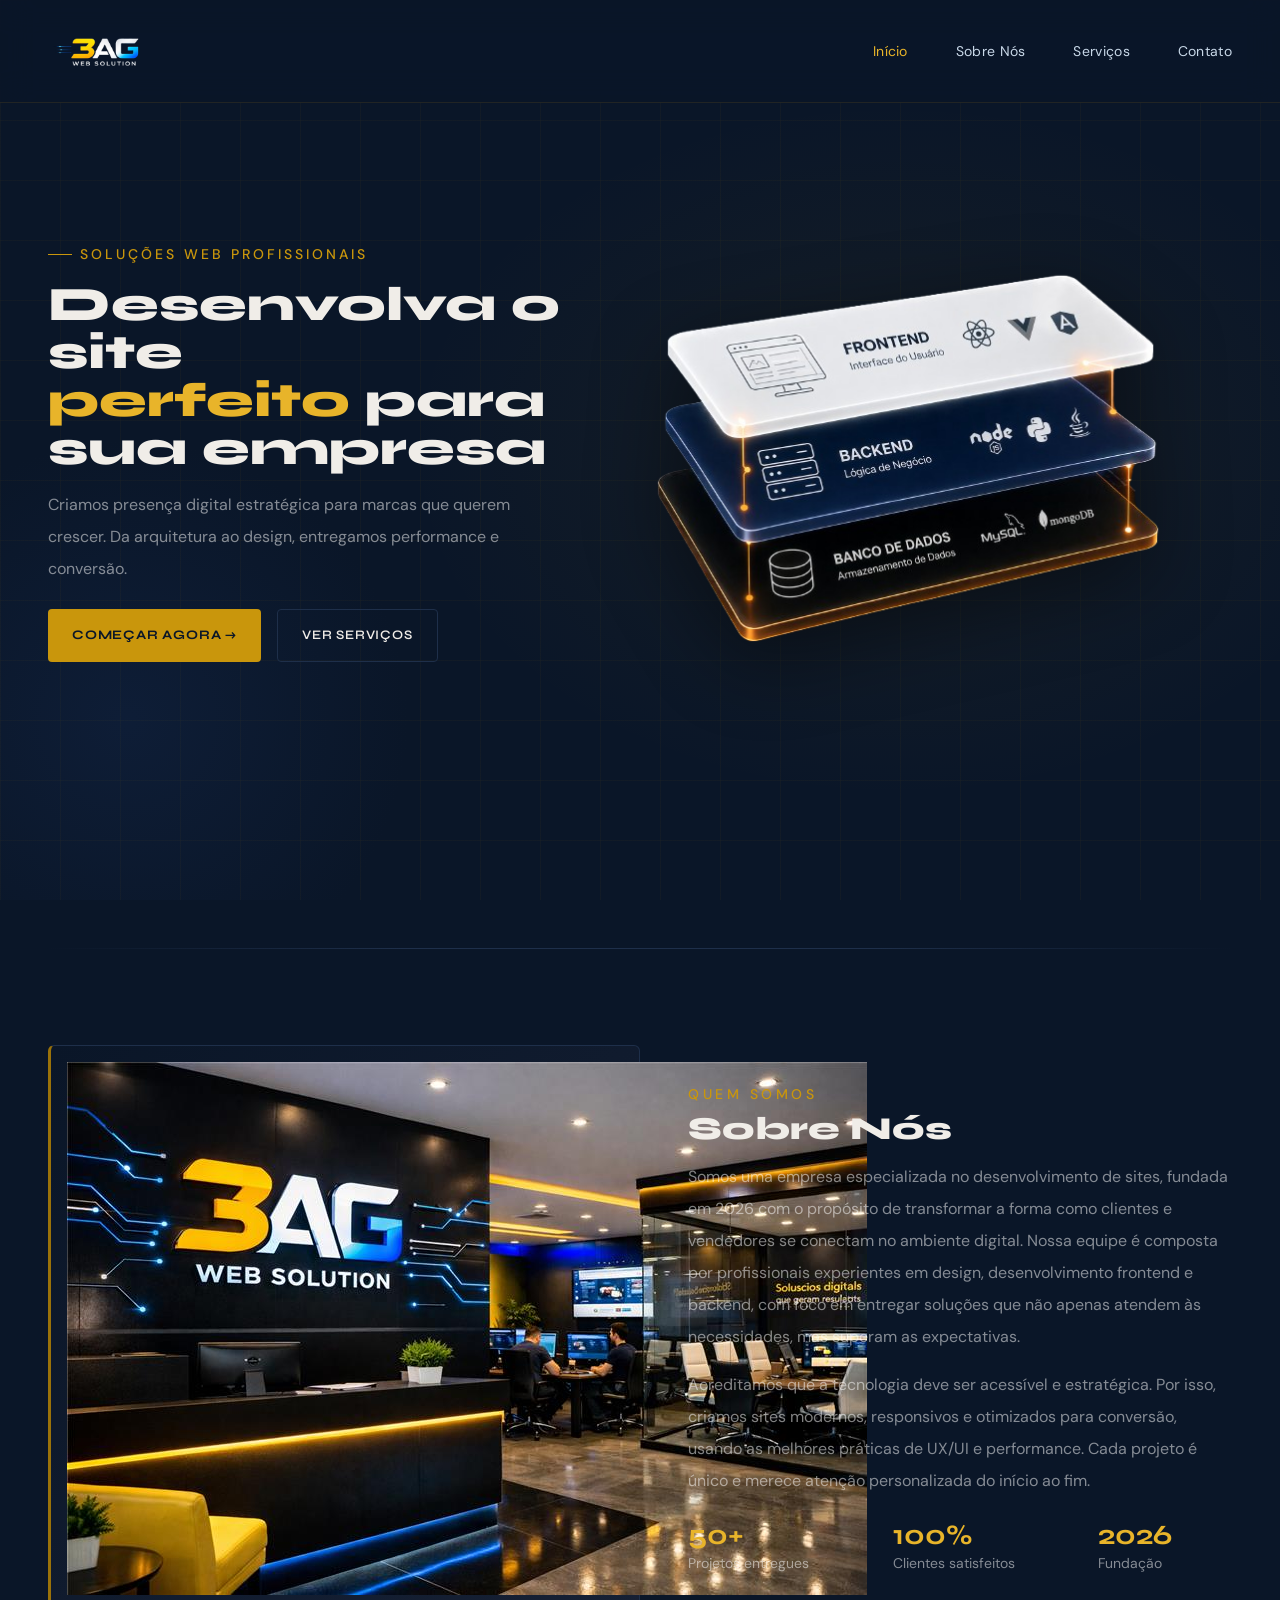
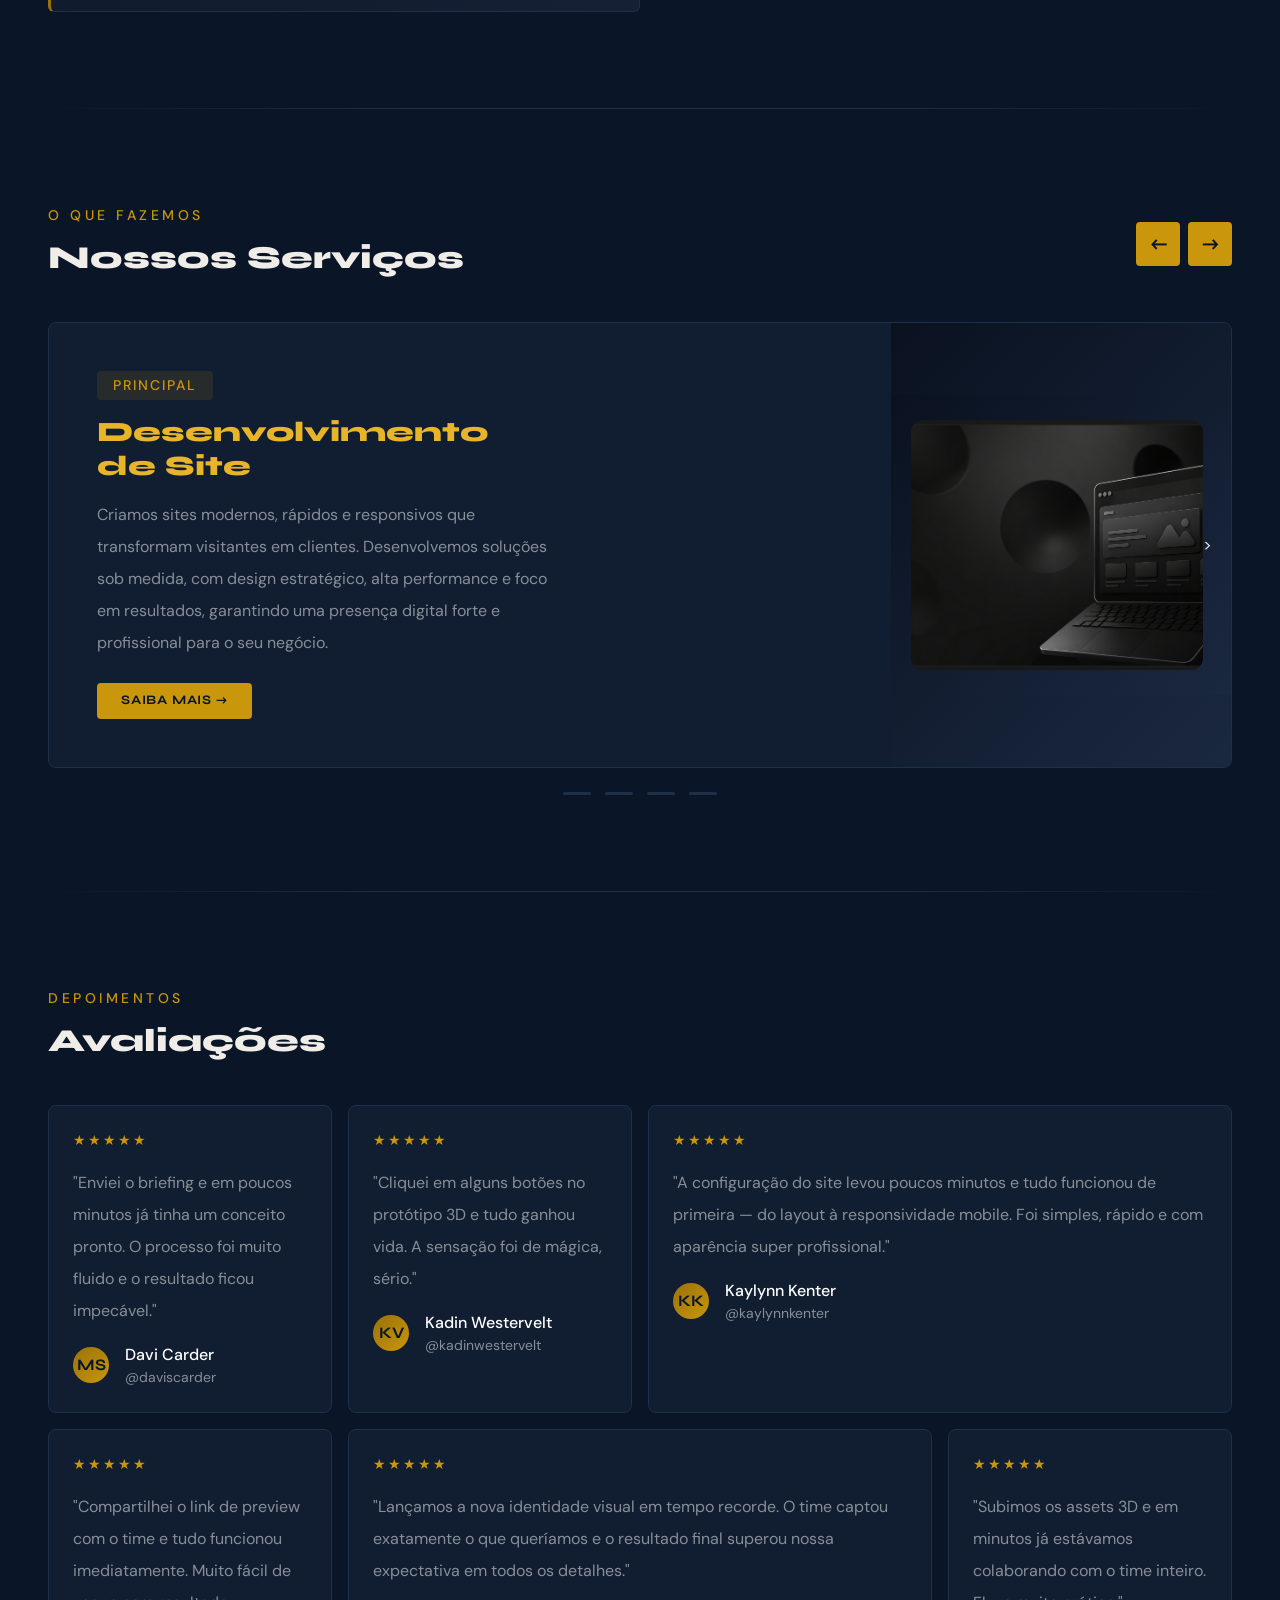
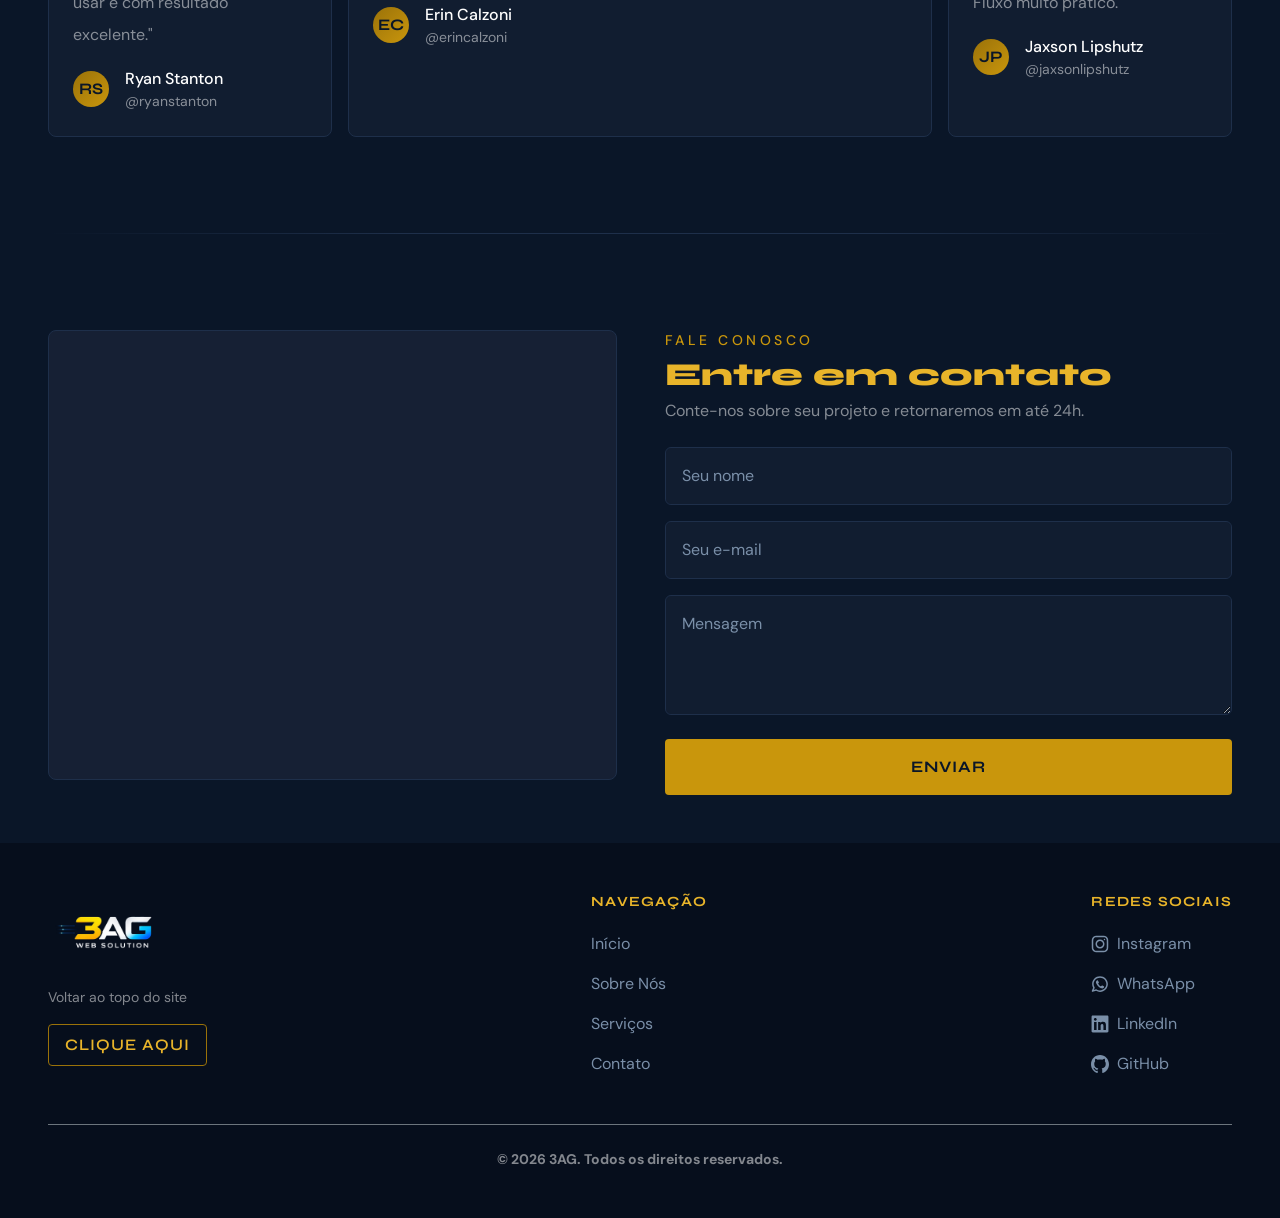
==== index.html @ 6e32f6d0 "Corrige estrutura do site para GitHub Pages" ====
<!DOCTYPE html>
<html lang="pt-BR">

<head>
    <meta charset="UTF-8" />
    <meta name="viewport" content="width=device-width, initial-scale=1.0" />
    <title>3AG Web Soluções</title>
    <link rel="stylesheet" href="https://cdn.jsdelivr.net/npm/bootstrap@5.3.3/dist/css/bootstrap.min.css">
    <link rel="stylesheet" href="css/style.css">
</head>

<body class="overflow-x-hidden">
    <nav class="navbar fixed-top d-flex align-items-center justify-content-between px-4 px-lg-5 py-3">

       <a href="#" class="logo text-decoration-none d-flex align-items-center">
         <img src="img/logo-removebg-preview.png" alt="3AG Web Solution"
        style="height: 70px; width: auto; object-fit: contain;">
</a>
        <ul class="links-navegacao d-flex gap-0 gap-lg-5 list-unstyled mb-0">
            <li><a href="#destaque" class="text-decoration-none">Início</a></li>
            <li><a href="#sobre" class="text-decoration-none">Sobre Nós</a></li>
            <li><a href="#servicos" class="text-decoration-none">Serviços</a></li>
            <li><a href="#contato" class="text-decoration-none">Contato</a></li>
        </ul>
        <button
            class="menu-hamburguer d-flex d-lg-none align-items-center justify-content-center bg-transparent border-0 p-0 text-white"
            id="menu-hamburguer" aria-label="Abrir menu">
            <svg class="icone-menu" viewBox="0 0 24 24" fill="none" xmlns="http://www.w3.org/2000/svg"
                aria-hidden="true">
                <path d="M4 6H20M4 12H20M4 18H20" stroke="currentColor" stroke-width="2" stroke-linecap="round"
                    stroke-linejoin="round" />
            </svg>
            <svg class="icone-fechar" viewBox="0 0 24 24" fill="none" xmlns="http://www.w3.org/2000/svg"
                aria-hidden="true">
                <path d="M18 18L12 12M12 12L6 6M12 12L18 6M12 12L6 18" stroke="currentColor" stroke-width="2"
                    stroke-linecap="round" stroke-linejoin="round" />
            </svg>
        </button>
    </nav>

    <section id="destaque"
        class="d-flex flex-column flex-xl-row align-items-center position-relative overflow-hidden px-3 px-md-5 min-vh-100 pt-5 pt-xl-0">
        <div class="conteudo-destaque position-relative flex-grow-1 mt-5 mt-xl-0"
            style="z-index:2; animation:fadeUp 0.9s ease both;">
            <div class="etiqueta-destaque d-inline-flex align-items-center gap-2 text-uppercase fw-medium mb-3 small">
                Soluções Web Profissionais
            </div>
            <h1 class="titulo-destaque mb-3 display-5 lh-1">
                Desenvolva o site<br />
                <em>perfeito</em> para<br />
                sua empresa
            </h1>
            <p class="text-white-50 mb-4 fs-6 lh-lg" style="max-width: 480px;">
                Criamos presença digital estratégica para marcas que querem crescer.
                Da arquitetura ao design, entregamos performance e conversão.
            </p>
            <div class="d-flex flex-wrap gap-3">
                <a href="#contato"
                    class="btn-dourado text-uppercase border-0 rounded-1 d-inline-flex align-items-center gap-2 text-decoration-none px-4 py-3">
                    Começar agora →
                </a>
                <a href="#servicos"
                    class="btn-contorno text-uppercase rounded-1 d-inline-flex align-items-center gap-2 text-decoration-none px-4 py-3">
                    Ver serviços
                </a>
            </div>
        </div>

        <div class="hero-imagem-container w-100 d-flex justify-content-center align-items-center mt-5 mt-xl-0"
        style="flex: 1 1 auto; max-width: 650px; z-index:2; animation:fadeUp 0.9s 0.2s ease both;">

            <img src="img/tipo.png" 
                alt="Estrutura Frontend Backend Banco de Dados"
                class="hero-imagem-tecnologia img-fluid">

        </div>
    </section>

    <div class="divisor-secao my-5 mx-4 mx-lg-5"></div>

    <section id="sobre"
        class="d-flex flex-column flex-xl-row align-items-center gap-4 gap-xl-5 py-5 px-3 px-md-4 px-lg-5">

            <div class="col-6 d-flex flex-column gap-2">
                <div class="img-escritorio border rounded-2 d-flex align-items-end p-3 w-100"
                    style="height: calc(50% - 0.25rem); min-height: 120px;">
                    <img src="img/imagem.jpg" alt="">
                </div>
            </div>
        </div>

        <div class="revelar flex-grow-1">
            <div class="rotulo-secao text-uppercase fw-medium mb-2 small">Quem somos</div>
            <h2 class="titulo-secao mb-3 fs-2 lh-1">Sobre Nós</h2>
            <p class="text-white-50 mb-0 fs-6 lh-lg">
                Somos uma empresa especializada no desenvolvimento de sites, fundada em 2026 com o propósito de
                transformar a forma como clientes e vendedores se conectam no ambiente digital. Nossa equipe é composta
                por profissionais experientes em design, desenvolvimento frontend e backend, com foco em entregar
                soluções que não apenas atendem às necessidades, mas superam as expectativas.
            </p>
            <p class="text-white-50 mt-3 fs-6 lh-lg">
                Acreditamos que a tecnologia deve ser acessível e estratégica. Por isso, criamos sites modernos,
                responsivos e otimizados para conversão, usando as melhores práticas de UX/UI e performance. Cada
                projeto é único e merece atenção personalizada do início ao fim.
            </p>
            <div class="d-flex flex-wrap justify-content-between gap-4 mt-4">
                <div class="flex-grow-1">
                    <div class="numero-estatistica fs-3 fw-bold lh-1">50+</div>
                    <div class="text-white-50 mt-1 small">Projetos entregues</div>
                </div>
                <div class="flex-grow-1">
                    <div class="numero-estatistica fs-3 fw-bold lh-1">100%</div>
                    <div class="text-white-50 mt-1 small">Clientes satisfeitos</div>
                </div>
                <div class="flex-grow-1">
                    <div class="numero-estatistica fs-3 fw-bold lh-1">2026</div>
                    <div class="text-white-50 mt-1 small">Fundação</div>
                </div>
            </div>
        </div>
    </section>

    <div class="divisor-secao my-5 mx-4 mx-lg-5"></div>

    <section id="servicos" class="py-5 px-3 px-md-4 px-lg-5">
        <div class="d-flex align-items-end justify-content-between revelar gap-3 mb-5">
            <div class="d-flex flex-column align-items-start gap-2">
                <div class="rotulo-secao text-uppercase fw-medium mb-2 small">O que fazemos</div>
                <h2 class="titulo-secao mb-0 fs-2 lh-1">Nossos Serviços</h2>
            </div>
            <div class="d-flex gap-2 pb-2">
                <button class="btn-seta border-0 rounded-1 d-inline-flex align-items-center justify-content-center"
                    data-bs-target="#carrosselServicos" data-bs-slide="prev" aria-label="Serviço anterior">←</button>
                <button class="btn-seta border-0 rounded-1 d-inline-flex align-items-center justify-content-center"
                    data-bs-target="#carrosselServicos" data-bs-slide="next" aria-label="Próximo serviço">→</button>
            </div>
        </div>

        <div id="carrosselServicos" class="carousel slide revelar" data-bs-ride="carousel">
            <div class="carousel-inner overflow-hidden rounded">

                <div class="carousel-item active">
                    <article
                        class="cartao-servico fundo-cartao border rounded-3 overflow-hidden w-100 d-flex flex-column flex-lg-row align-items-stretch">
                        <div class="flex-grow-1 p-4 p-lg-5">
                            <span
                                class="etiqueta-servico text-uppercase rounded-1 px-3 py-1 fw-medium d-inline-block mb-3 small">Principal</span>
                            <h3 class="titulo-servico mb-3 fs-3">Desenvolvimento<br />de Site</h3>
                            <p class="text-white-50 mb-4 fs-6 lh-lg" style="max-width: 460px;">
                                Criamos sites modernos, rápidos e responsivos que transformam visitantes em clientes.
                                Desenvolvemos soluções sob medida, com design estratégico, alta performance e foco em
                                resultados, garantindo uma presença digital forte e profissional para o seu negócio.
                            </p>
                            <a href="#contato"
                                class="btn-dourado text-uppercase border-0 rounded-1 d-inline-flex align-items-center gap-2 text-decoration-none px-4 py-2">Saiba
                                Mais →</a>
                        </div>
                        <div class="visual-servico d-flex align-items-center justify-content-center position-relative overflow-hidden w-100 p-4"
                            style="flex: 0 0 340px; min-height: 300px;">
                            
                        <div class="visual-servico d-flex align-items-center justify-content-center position-relative overflow-hidden w-100 p-4"
                            style="flex: 0 0 340px; min-height: 300px;">

                            <img src="img/serviço.png" alt="" class="imgServico" />
                                >

                        </div>
                        </div>
                    </article>
                </div>

                <div class="carousel-item">
                    <article class="cartao-servico fundo-cartao border rounded-3 overflow-hidden w-100 d-flex flex-column flex-lg-row align-items-stretch">
                        
                        <div class="flex-grow-1 p-4 p-lg-5">
                            <span class="etiqueta-servico text-uppercase rounded-1 px-3 py-1 fw-medium d-inline-block mb-3 small">
                                Performance
                            </span>

                            <h3 class="titulo-servico mb-3 fs-3">SEO e<br />Posicionamento</h3>

                            <p class="text-white-50 mb-4 fs-6 lh-lg" style="max-width: 460px;">
                                Otimizamos seu site para buscadores com estratégias técnicas e conteúdo orientado por intenção de busca.
                                Aumente sua visibilidade, gere tráfego qualificado e conquiste oportunidades.
                            </p>

                            <a href="#contato"
                                class="btn-dourado text-uppercase border-0 rounded-1 d-inline-flex align-items-center gap-2 text-decoration-none px-4 py-2">
                                Saiba Mais →
                            </a>
                        </div>

                        <div class="visual-servico d-flex align-items-center justify-content-center position-relative overflow-hidden w-100 p-4"
                            style="flex: 0 0 340px; min-height: 300px;">

                            <img src="img/serviço.png" alt=""
                                style="width: 100%; height: 250px; object-fit: cover; border-radius: 12px;">

                        </div>

                    </article>
                </div>

               <div class="carousel-item">
                    <article class="cartao-servico fundo-cartao border rounded-3 overflow-hidden w-100 d-flex flex-column flex-lg-row align-items-stretch">

                        <div class="flex-grow-1 p-4 p-lg-5">
                            <span class="etiqueta-servico text-uppercase rounded-1 px-3 py-1 fw-medium d-inline-block mb-3 small">
                                Experiência
                            </span>

                            <h3 class="titulo-servico mb-3 fs-3">Aplicações<br />Mobile First</h3>

                            <p class="text-white-50 mb-4 fs-6 lh-lg" style="max-width: 460px;">
                                Projetamos interfaces focadas na experiência mobile, com navegação fluida, design moderno
                                e carregamento eficiente. Seu público acessa com facilidade e permanece mais tempo no produto.
                            </p>

                            <a href="#contato"
                                class="btn-dourado text-uppercase border-0 rounded-1 d-inline-flex align-items-center gap-2 text-decoration-none px-4 py-2">
                                Saiba Mais →
                            </a>
                        </div>

                        <div class="visual-servico d-flex align-items-center justify-content-center position-relative overflow-hidden w-100 p-4"
                            style="flex: 0 0 340px; min-height: 300px;">

                            <img src="img/serviço.png" alt=""
                                style="width: 100%; height: 250px; object-fit: cover; border-radius: 12px;">

                        </div>

                    </article>
                </div>

                <div class="carousel-item">
                    <article
                        class="cartao-servico fundo-cartao border rounded-3 overflow-hidden w-100 d-flex flex-column flex-lg-row align-items-stretch">
                        <div class="flex-grow-1 p-4 p-lg-5">
                            <span
                                class="etiqueta-servico text-uppercase rounded-1 px-3 py-1 fw-medium d-inline-block mb-3 small">Vendas</span>
                            <h3 class="titulo-servico mb-3 fs-3">Loja Virtual<br />E-commerce</h3>
                            <p class="text-white-50 mb-4 fs-6 lh-lg" style="max-width: 260px;">
                                Construímos lojas online com foco em conversão, catálogo organizado e checkout
                                eficiente.
                                Tenha um e-commerce escalável, seguro e pronto para vender mais com jornada simples.
                            </p>
                            <a href="#contato"
                                class="btn-dourado text-uppercase border-0 rounded-1 d-inline-flex align-items-center gap-2 text-decoration-none px-4 py-2">Saiba
                                Mais →</a>
                        </div>
                        <div class="visual-servico d-flex align-items-center justify-content-center position-relative overflow-hidden w-100 p-4"
                            style="flex: 0 0 340px; min-height: 300px;">

                            <img src="img/serviço.png" alt=""
                                style="width: 100%; height: 250px; object-fit: cover; border-radius: 12px;">

                        </div>
                        </div>
                    </article>
                </div>

            </div>
            <div class="carousel-indicators position-relative m-0 mt-4 d-flex justify-content-center gap-2">
                <button type="button" data-bs-target="#carrosselServicos" data-bs-slide-to="0"
                    class="ponto-carrossel active border-0 p-0"
                    aria-current="true" aria-label="Slide 1"></button>

                <button type="button" data-bs-target="#carrosselServicos" data-bs-slide-to="1"
                    class="ponto-carrossel border-0 p-0"
                    aria-label="Slide 2"></button>

                <button type="button" data-bs-target="#carrosselServicos" data-bs-slide-to="2"
                    class="ponto-carrossel border-0 p-0"
                    aria-label="Slide 3"></button>

                <button type="button" data-bs-target="#carrosselServicos" data-bs-slide-to="3"
                    class="ponto-carrossel border-0 p-0"
                    aria-label="Slide 4"></button>
            </div>
        </div>
    </section>

    <div class="divisor-secao my-5 mx-4 mx-lg-5"></div>

    <section id="avaliacoes" class="py-5 px-3 px-md-4 px-lg-5">
        <div class="d-flex flex-column align-items-start gap-2 revelar mb-5">
            <div class="rotulo-secao text-uppercase fw-medium mb-2 small">Depoimentos</div>
            <h2 class="titulo-secao mb-0 fs-2 lh-1">Avaliações</h2>
        </div>

        <div class="row row-cols-1 row-cols-md-2 row-cols-lg-4 g-3">
            <div class="col">
                <div class="cartao-avaliacao fundo-cartao border rounded-3 revelar p-3 p-lg-4 h-100">
                    <div class="estrelas mb-3 small">★★★★★</div>
                    <p class="text-white-50 mb-3 fs-6 lh-lg">"Enviei o briefing e em poucos minutos já tinha um conceito
                        pronto. O processo foi muito fluido e o resultado ficou impecável."</p>
                    <div class="d-flex align-items-center gap-3">
                        <div
                            class="avatar rounded-circle d-flex align-items-center justify-content-center flex-shrink-0">
                            MS</div>
                        <div>
                            <div class="fw-medium fs-6 text-white">Davi Carder</div>
                            <div class="text-white-50 small">@daviscarder</div>
                        </div>
                    </div>
                </div>
            </div>

            <div class="col">
                <div class="cartao-avaliacao fundo-cartao border rounded-3 revelar p-3 p-lg-4 h-100"
                    style="transition-delay:0.1s">
                    <div class="estrelas mb-3 small">★★★★★</div>
                    <p class="text-white-50 mb-3 fs-6 lh-lg">"Cliquei em alguns botões no protótipo 3D e tudo ganhou
                        vida. A sensação foi de mágica, sério."</p>
                    <div class="d-flex align-items-center gap-3">
                        <div
                            class="avatar rounded-circle d-flex align-items-center justify-content-center flex-shrink-0">
                            KV</div>
                        <div>
                            <div class="fw-medium fs-6 text-white">Kadin Westervelt</div>
                            <div class="text-white-50 small">@kadinwestervelt</div>
                        </div>
                    </div>
                </div>
            </div>

            <div class="col-12 col-lg-6">
                <div class="cartao-avaliacao fundo-cartao border rounded-3 revelar p-3 p-lg-4 h-100"
                    style="transition-delay:0.2s">
                    <div class="estrelas mb-3 small">★★★★★</div>
                    <p class="text-white-50 mb-3 fs-6 lh-lg">"A configuração do site levou poucos minutos e tudo
                        funcionou de primeira — do layout à responsividade mobile. Foi simples, rápido e com aparência
                        super profissional."</p>
                    <div class="d-flex align-items-center gap-3">
                        <div
                            class="avatar rounded-circle d-flex align-items-center justify-content-center flex-shrink-0">
                            KK</div>
                        <div>
                            <div class="fw-medium fs-6 text-white">Kaylynn Kenter</div>
                            <div class="text-white-50 small">@kaylynnkenter</div>
                        </div>
                    </div>
                </div>
            </div>

            <div class="col">
                <div class="cartao-avaliacao fundo-cartao border rounded-3 revelar p-3 p-lg-4 h-100"
                    style="transition-delay:0.15s">
                    <div class="estrelas mb-3 small">★★★★★</div>
                    <p class="text-white-50 mb-3 fs-6 lh-lg">"Compartilhei o link de preview com o time e tudo funcionou
                        imediatamente. Muito fácil de usar e com resultado excelente."</p>
                    <div class="d-flex align-items-center gap-3">
                        <div
                            class="avatar rounded-circle d-flex align-items-center justify-content-center flex-shrink-0">
                            RS</div>
                        <div>
                            <div class="fw-medium fs-6 text-white">Ryan Stanton</div>
                            <div class="text-white-50 small">@ryanstanton</div>
                        </div>
                    </div>
                </div>
            </div>

            <div class="col-12 col-lg-6">
                <div class="cartao-avaliacao fundo-cartao border rounded-3 revelar p-3 p-lg-4 h-100"
                    style="transition-delay:0.25s">
                    <div class="estrelas mb-3 small">★★★★★</div>
                    <p class="text-white-50 mb-3 fs-6 lh-lg">"Lançamos a nova identidade visual em tempo recorde. O time
                        captou exatamente o que queríamos e o resultado final superou nossa expectativa em todos os
                        detalhes."</p>
                    <div class="d-flex align-items-center gap-3">
                        <div
                            class="avatar rounded-circle d-flex align-items-center justify-content-center flex-shrink-0">
                            EC</div>
                        <div>
                            <div class="fw-medium fs-6 text-white">Erin Calzoni</div>
                            <div class="text-white-50 small">@erincalzoni</div>
                        </div>
                    </div>
                </div>
            </div>

            <div class="col">
                <div class="cartao-avaliacao fundo-cartao border rounded-3 revelar p-3 p-lg-4 h-100"
                    style="transition-delay:0.3s">
                    <div class="estrelas mb-3 small">★★★★★</div>
                    <p class="text-white-50 mb-3 fs-6 lh-lg">"Subimos os assets 3D e em minutos já estávamos colaborando
                        com o time inteiro. Fluxo muito prático."</p>
                    <div class="d-flex align-items-center gap-3">
                        <div
                            class="avatar rounded-circle d-flex align-items-center justify-content-center flex-shrink-0">
                            JP</div>
                        <div>
                            <div class="fw-medium fs-6 text-white">Jaxson Lipshutz</div>
                            <div class="text-white-50 small">@jaxsonlipshutz</div>
                        </div>
                    </div>
                </div>
            </div>

        </div>
    </section>

    <div class="divisor-secao my-5 mx-4 mx-lg-5"></div>

    <section id="contato"
        class="d-flex flex-column flex-lg-row align-items-start gap-4 gap-lg-5 py-5 px-3 px-md-4 px-lg-5">
        <div class="border rounded-3 overflow-hidden revelar flex-grow-1 w-100"
            style="min-height: 350px; height: 50vh; background: #162034;">
            <iframe
                src="https://www.google.com/maps/embed?pb=!1m18!1m12!1m3!1d3659.8876577852367!2d-46.43779!3d-23.44167!2m3!1f0!2f0!3f0!3m2!1i1024!2i768!4f13.1!3m3!1m2!1s0x94ce6e1e1e1e1e1d%3A0x1e1e1e1e1e1e1e1e!2sAvenida%20Marechal%20Tito%2C%201500%20-%20S%C3%A3o%20Miguel%20Paulista%2C%20S%C3%A3o%20Paulo%20-%20SP%2C%2008115-100!5e0!3m2!1spt-BR!2sbr!4v1234567890"
                width="100%" height="100%" style="border:0;" allowfullscreen="" loading="lazy"
                referrerpolicy="no-referrer-when-downgrade"></iframe>
        </div>

        <div class="revelar flex-grow-1 w-100">
            <div class="rotulo-secao text-uppercase fw-medium mb-2 small">Fale conosco</div>
            <h2 class="titulo-contato mb-2 fs-2 lh-1">Entre em contato</h2>
            <p class="text-white-50 mb-4 fs-6">Conte-nos sobre seu projeto e retornaremos em até 24h.</p>

            <div class="mb-3">
                <input class="input-formulario form-control fundo-cartao text-black border shadow-none px-3 py-3 w-100"
                    type="text" placeholder="Seu nome" />
            </div>
            <div class="mb-3">
                <input class="input-formulario form-control fundo-cartao text-black border shadow-none px-3 py-3 w-100"
                    type="email" placeholder="Seu e-mail" />
            </div>
            <div class="mb-3">
                <textarea
                    class="input-formulario form-control fundo-cartao text-black border shadow-none px-3 py-3 w-100"
                    placeholder="Mensagem" style="min-height: 120px; resize: vertical;"></textarea>
            </div>
     
        <!-- BOTÃO ENVIAR -->
        <button
            type="button"
            class="btn-enviar text-uppercase border-0 rounded-1 mt-2 w-100 px-4 py-3"
            data-bs-toggle="modal"
            data-bs-target="#contatoModal"
            onclick="janela()">
            ENVIAR
        </button>
    </section>

    <footer class="py-5 px-3 px-md-4 px-lg-5" style="background: #060E1C;">
        <div class="d-flex flex-column flex-lg-row justify-content-between align-items-start gap-4 mb-5">
            <div class="rodape-esquerdo">
                <img src="img/logo-removebg-preview.png" alt="3AG Web Solution"
                style="height: 80px; width: auto; object-fit: contain;" class="mb-3">
                <p class="text-white-50 mb-3 small">Voltar ao topo do site</p>
                <a href="#destaque"
                    class="cta-rodape text-uppercase rounded-1 text-decoration-none d-inline-flex align-items-center justify-content-center gap-2 px-3 py-2">
                    Clique Aqui 
                </a>
            </div>

                <div class="nav-rodape d-flex flex-column gap-3">
                    <div class="titulo-rodape text-uppercase mb-1 small">Navegação</div>
                    <a href="#destaque" class="text-decoration-none">Início</a>
                    <a href="#sobre" class="text-decoration-none">Sobre Nós</a>
                    <a href="#servicos" class="text-decoration-none">Serviços</a>
                    <a href="#contato" class="text-decoration-none">Contato</a>
                </div>

                <div class="nav-rodape d-flex flex-column gap-3">
                    <div class="titulo-rodape text-uppercase mb-1 small">Redes Sociais</div>
                    <a href="https://www.instagram.com" target="_blank" rel="noopener noreferrer"
                        class="d-flex align-items-center gap-2 text-decoration-none">
                        <span class="d-inline-flex align-items-center justify-content-center" style="width: 18px;"
                            aria-hidden="true">
                            <svg class="d-block w-100 h-100" viewBox="0 0 24 24" fill="none"
                                xmlns="http://www.w3.org/2000/svg">
                                <path fill-rule="evenodd" clip-rule="evenodd"
                                    d="M12 18C15.3137 18 18 15.3137 18 12C18 8.68629 15.3137 6 12 6C8.68629 6 6 8.68629 6 12C6 15.3137 8.68629 18 12 18ZM12 16C14.2091 16 16 14.2091 16 12C16 9.79086 14.2091 8 12 8C9.79086 8 8 9.79086 8 12C8 14.2091 9.79086 16 12 16Z"
                                    fill="currentColor" />
                                <path
                                    d="M18 5C17.4477 5 17 5.44772 17 6C17 6.55228 17.4477 7 18 7C18.5523 7 19 6.55228 19 6C19 5.44772 18.5523 5 18 5Z"
                                    fill="currentColor" />
                                <path fill-rule="evenodd" clip-rule="evenodd"
                                    d="M1.65396 4.27606C1 5.55953 1 7.23969 1 10.6V13.4C1 16.7603 1 18.4405 1.65396 19.7239C2.2292 20.8529 3.14708 21.7708 4.27606 22.346C5.55953 23 7.23969 23 10.6 23H13.4C16.7603 23 18.4405 23 19.7239 22.346C20.8529 21.7708 21.7708 20.8529 22.346 19.7239C23 18.4405 23 16.7603 23 13.4V10.6C23 7.23969 23 5.55953 22.346 4.27606C21.7708 3.14708 20.8529 2.2292 19.7239 1.65396C18.4405 1 16.7603 1 13.4 1H10.6C7.23969 1 5.55953 1 4.27606 1.65396C3.14708 2.2292 2.2292 3.14708 1.65396 4.27606ZM13.4 3H10.6C8.88684 3 7.72225 3.00156 6.82208 3.0751C5.94524 3.14674 5.49684 3.27659 5.18404 3.43597C4.43139 3.81947 3.81947 4.43139 3.43597 5.18404C3.27659 5.49684 3.14674 5.94524 3.0751 6.82208C3.00156 7.72225 3 8.88684 3 10.6V13.4C3 15.1132 3.00156 16.2777 3.0751 17.1779C3.14674 18.0548 3.27659 18.5032 3.43597 18.816C3.81947 19.5686 4.43139 20.1805 5.18404 20.564C5.49684 20.7234 5.94524 20.8533 6.82208 20.9249C7.72225 20.9984 8.88684 21 10.6 21H13.4C15.1132 21 16.2777 20.9984 17.1779 20.9249C18.0548 20.8533 18.5032 20.7234 18.816 20.564C19.5686 20.1805 20.1805 19.5686 20.564 18.816C20.7234 18.5032 20.8533 18.0548 20.9249 17.1779C20.9984 16.2777 21 15.1132 21 13.4V10.6C21 8.88684 20.9984 7.72225 20.9249 6.82208C20.8533 5.94524 20.7234 5.49684 20.564 5.18404C20.1805 4.43139 19.5686 3.81947 18.816 3.43597C18.5032 3.27659 18.0548 3.14674 17.1779 3.0751C16.2777 3.00156 15.1132 3 13.4 3Z"
                                    fill="currentColor" />
                            </svg>
                        </span> Instagram
                    </a>
                    <a href="https://www.whatsapp.com" target="_blank" rel="noopener noreferrer"
                        class="d-flex align-items-center gap-2 text-decoration-none">
                        <span class="d-inline-flex align-items-center justify-content-center" style="width: 18px;"
                            aria-hidden="true">
                            <svg class="d-block w-100 h-100" viewBox="0 0 24 24" fill="none"
                                xmlns="http://www.w3.org/2000/svg">
                                <path fill-rule="evenodd" clip-rule="evenodd"
                                    d="M3.50002 12C3.50002 7.30558 7.3056 3.5 12 3.5C16.6944 3.5 20.5 7.30558 20.5 12C20.5 16.6944 16.6944 20.5 12 20.5C10.3278 20.5 8.77127 20.0182 7.45798 19.1861C7.21357 19.0313 6.91408 18.9899 6.63684 19.0726L3.75769 19.9319L4.84173 17.3953C4.96986 17.0955 4.94379 16.7521 4.77187 16.4751C3.9657 15.176 3.50002 13.6439 3.50002 12ZM12 1.5C6.20103 1.5 1.50002 6.20101 1.50002 12C1.50002 13.8381 1.97316 15.5683 2.80465 17.0727L1.08047 21.107C0.928048 21.4637 0.99561 21.8763 1.25382 22.1657C1.51203 22.4552 1.91432 22.5692 2.28599 22.4582L6.78541 21.1155C8.32245 21.9965 10.1037 22.5 12 22.5C17.799 22.5 22.5 17.799 22.5 12C22.5 6.20101 17.799 1.5 12 1.5ZM14.2925 14.1824L12.9783 15.1081C12.3628 14.7575 11.6823 14.2681 10.9997 13.5855C10.2901 12.8759 9.76402 12.1433 9.37612 11.4713L10.2113 10.7624C10.5697 10.4582 10.6678 9.94533 10.447 9.53028L9.38284 7.53028C9.23954 7.26097 8.98116 7.0718 8.68115 7.01654C8.38113 6.96129 8.07231 7.046 7.84247 7.24659L7.52696 7.52195C6.76823 8.18414 6.3195 9.2723 6.69141 10.3741C7.07698 11.5163 7.89983 13.314 9.58552 14.9997C11.3991 16.8133 13.2413 17.5275 14.3186 17.8049C15.1866 18.0283 16.008 17.7288 16.5868 17.2572L17.1783 16.7752C17.4313 16.5691 17.5678 16.2524 17.544 15.9269C17.5201 15.6014 17.3389 15.308 17.0585 15.1409L15.3802 14.1409C15.0412 13.939 14.6152 13.9552 14.2925 14.1824Z"
                                    fill="currentColor" />
                            </svg>
                        </span> WhatsApp
                    </a>
                    <a href="https://www.linkedin.com" target="_blank" rel="noopener noreferrer"
                        class="d-flex align-items-center gap-2 text-decoration-none">
                        <span class="d-inline-flex align-items-center justify-content-center" style="width: 18px;"
                            aria-hidden="true">
                            <svg class="d-block w-100 h-100" viewBox="0 0 32 32" fill="none"
                                xmlns="http://www.w3.org/2000/svg">
                                <path
                                    d="M28.778 1.004h-25.56c-0.008-0-0.017-0-0.027-0-1.199 0-2.172 0.964-2.186 2.159v25.672c0.014 1.196 0.987 2.161 2.186 2.161 0.010 0 0.019-0 0.029-0h25.555c0.008 0 0.018 0 0.028 0 1.2 0 2.175-0.963 2.194-2.159l0-0.002v-25.67c-0.019-1.197-0.994-2.161-2.195-2.161-0.010 0-0.019 0-0.029 0h0.001zM9.9 26.562h-4.454v-14.311h4.454zM7.674 10.293c-1.425 0-2.579-1.155-2.579-2.579s1.155-2.579 2.579-2.579c1.424 0 2.579 1.154 2.579 2.578v0c0 0.001 0 0.002 0 0.004 0 1.423-1.154 2.577-2.577 2.577-0.001 0-0.002 0-0.003 0h0zM26.556 26.562h-4.441v-6.959c0-1.66-0.034-3.795-2.314-3.795-2.316 0-2.669 1.806-2.669 3.673v7.082h-4.441v-14.311h4.266v1.951h0.058c0.828-1.395 2.326-2.315 4.039-2.315 0.061 0 0.121 0.001 0.181 0.003l-0.009-0c4.5 0 5.332 2.962 5.332 6.817v7.855z"
                                    fill="currentColor" />
                            </svg>
                        </span> LinkedIn
                    </a>
                    <a href="https://www.github.com" target="_blank" rel="noopener noreferrer"
                        class="d-flex align-items-center gap-2 text-decoration-none">
                        <span class="d-inline-flex align-items-center justify-content-center" style="width: 18px;"
                            aria-hidden="true">
                            <svg class="d-block w-100 h-100" viewBox="0 0 20 20" fill="none"
                                xmlns="http://www.w3.org/2000/svg">
                                <g fill="none" fill-rule="evenodd">
                                    <g transform="translate(-140.000000, -7559.000000)" fill="currentColor">
                                        <g transform="translate(56.000000, 160.000000)">
                                            <path
                                                d="M94,7399 C99.523,7399 104,7403.59 104,7409.253 C104,7413.782 101.138,7417.624 97.167,7418.981 C96.66,7419.082 96.48,7418.762 96.48,7418.489 C96.48,7418.151 96.492,7417.047 96.492,7415.675 C96.492,7414.719 96.172,7414.095 95.813,7413.777 C98.04,7413.523 100.38,7412.656 100.38,7408.718 C100.38,7407.598 99.992,7406.684 99.35,7405.966 C99.454,7405.707 99.797,7404.664 99.252,7403.252 C99.252,7403.252 98.414,7402.977 96.505,7404.303 C95.706,7404.076 94.85,7403.962 94,7403.958 C93.15,7403.962 92.295,7404.076 91.497,7404.303 C89.586,7402.977 88.746,7403.252 88.746,7403.252 C88.203,7404.664 88.546,7405.707 88.649,7405.966 C88.01,7406.684 87.619,7407.598 87.619,7408.718 C87.619,7412.646 89.954,7413.526 92.175,7413.785 C91.889,7414.041 91.63,7414.493 91.54,7415.156 C90.97,7415.418 89.522,7415.871 88.63,7414.304 C88.63,7414.304 88.101,7413.319 87.097,7413.247 C87.097,7413.247 86.122,7413.234 87.029,7413.87 C87.029,7413.87 87.684,7414.185 88.139,7415.37 C88.139,7415.37 88.726,7417.2 91.508,7416.58 C91.513,7417.437 91.522,7418.245 91.522,7418.489 C91.522,7418.76 91.338,7419.077 90.839,7418.982 C86.865,7417.627 84,7413.783 84,7409.253 C84,7403.59 88.478,7399 94,7399" />
                                        </g>
                                    </g>
                                </g>
                            </svg>
                        </span> GitHub
                    </a>
                </div>
            </div>
        </div>

        <div class="border-top border-secondary d-flex align-items-center justify-content-center pt-4">
            <p class="text-white-50 mb-0 small">
                <strong>© 2026 3AG. Todos os direitos reservados.</strong>
            </p>
        </div>
    </footer>

    <script src="https://cdn.jsdelivr.net/npm/bootstrap@5.3.3/dist/js/bootstrap.bundle.min.js"></script>
    <script src="js/script.js"></script>
</body>

</html>
---- css/style.css ----
@import url('https://fonts.googleapis.com/css2?family=Syne:wght@400;600;700;800&family=DM+Sans:wght@300;400;500&display=swap');

:root {
    --dourado: #C9960C;
    --dourado-claro: #E8B42A;
    --dourado-escuro: #9A7209;
    --marinho: #0A1628;
    --marinho-medio: #0F1F3A;
    --marinho-cartao: #111D30;
    --marinho-borda: #1E2F4A;
    --branco: #F0EDE8;
    --mutado: #7A8FA8;
    --texto: #C8D8E8;
    --bs-border-color: var(--marinho-borda);
}

html {
    scroll-behavior: smooth;
}

body {
    font-family: 'DM Sans', sans-serif;
    background-color: var(--marinho);
    color: var(--branco);
}

iframe {
    width: 100%;
}

.fundo-cartao {
    background-color: var(--marinho-cartao);
}

.texto-dourado {
    color: var(--dourado);
}

.texto-dourado-claro {
    color: var(--dourado-claro);
}

/* ── NAV ── */
nav {
    z-index: 1030;
    background: rgba(10, 22, 40, 0.85);
    backdrop-filter: blur(16px);
    border-bottom: 1px solid rgba(201, 150, 12, 0.12);
}

.marca-logo {
    font-family: 'Syne', sans-serif;
    font-weight: 800;
    font-size: 22px;
    color: var(--dourado-claro);
    letter-spacing: -0.5px;
    line-height: 1;
    border: 2px solid var(--dourado);
}

.sub-logo {
    font-size: 9px;
    font-weight: 500;
    letter-spacing: 2.5px;
    color: var(--mutado);
}

.hero-imagem-container {
    padding: 20px;
}

.hero-imagem-tecnologia {
    width: 100%;
    max-width: 620px;
    height: auto;
    object-fit: contain;
    filter: drop-shadow(0 20px 40px rgba(0, 0, 0, 0.45));
    transition: transform 0.4s ease;
}

.hero-imagem-tecnologia:hover {
    transform: translateY(-8px) scale(1.02);
}

/* RESPONSIVO */
@media (max-width: 991px) {
    .hero-imagem-tecnologia {
        max-width: 500px;
    }
}

@media (max-width: 768px) {
    .hero-imagem-tecnologia {
        max-width: 100%;
    }
}

.links-navegacao a {
    color: var(--texto);
    font-size: 14px;
    letter-spacing: 0.3px;
    transition: color 0.2s;
    position: relative;
}

.links-navegacao a::after {
    content: '';
    position: absolute;
    bottom: -3px;
    left: 0;
    right: 0;
    height: 1px;
    background: var(--dourado);
    transform: scaleX(0);
    transition: transform 0.25s ease;
}

.links-navegacao a:hover {
    color: var(--dourado-claro);
}

.links-navegacao a:hover::after {
    transform: scaleX(1);
}

.menu-hamburguer {
    cursor: pointer;
    transition: transform 0.3s ease;
    width: 28px;
    height: 28px;
    position: relative;
    z-index: 1050;
}

.menu-hamburguer .icone-fechar {
    display: none;
}

.menu-hamburguer.ativo .icone-menu {
    display: none;
}

.menu-hamburguer.ativo .icone-fechar {
    display: block;
}

.menu-hamburguer:hover {
    transform: scale(1.1);
}


.imgServico {
    width: 100%; 
    height: 250px; 
    object-fit: cover; 
    border-radius: 12px;
}

#destaque::before {
    content: '';
    position: absolute;
    inset: 0;
    background:
        radial-gradient(ellipse 700px 500px at 70% 50%, rgba(201, 150, 12, 0.07) 0%, transparent 70%),
        radial-gradient(ellipse 400px 400px at 10% 80%, rgba(15, 31, 58, 0.8) 0%, transparent 70%);
    pointer-events: none;
}

#destaque::after {
    content: '';
    position: absolute;
    inset: 0;
    background-image:
        linear-gradient(rgba(201, 150, 12, 0.04) 1px, transparent 1px),
        linear-gradient(90deg, rgba(201, 150, 12, 0.04) 1px, transparent 1px);
    background-size: 60px 60px;
    pointer-events: none;
}

@keyframes fadeUp {
    from {
        opacity: 0;
        transform: translateY(30px);
    }

    to {
        opacity: 1;
        transform: translateY(0);
    }
}

.etiqueta-destaque {
    letter-spacing: 3px;
    color: var(--dourado);
}

.etiqueta-destaque::before {
    content: '';
    width: 24px;
    height: 1px;
    background: var(--dourado);
}

.titulo-destaque {
    font-family: 'Syne', sans-serif;
    font-weight: 800;
}

.titulo-destaque em {
    font-style: normal;
    color: var(--dourado-claro);
}

.btn-dourado {
    background: var(--dourado);
    color: var(--marinho);
    font-family: 'Syne', sans-serif;
    font-weight: 700;
    font-size: 13px;
    letter-spacing: 0.8px;
    transition: background 0.2s, transform 0.2s;
}

.btn-dourado:hover {
    background: var(--dourado-claro);
    transform: translateY(-2px);
}

.btn-contorno {
    background: transparent;
    color: var(--branco);
    font-family: 'Syne', sans-serif;
    font-weight: 600;
    font-size: 13px;
    letter-spacing: 0.8px;
    border: 1px solid var(--marinho-borda) !important;
    transition: border-color 0.2s, color 0.2s;
}

.btn-contorno:hover {
    border-color: var(--dourado) !important;
    color: var(--dourado-claro);
}

.cartao-tecnologia {
    transition: transform 0.3s ease, box-shadow 0.3s ease;
}

.cartao-tecnologia:hover {
    transform: translateX(6px) !important;
    box-shadow: -4px 0 0 var(--dourado);
}

.icone-tecnologia {
    width: 40px;
    height: 40px;
    font-size: 18px;
}

.rotulo-tecnologia {
    font-family: 'Syne', sans-serif;
    font-weight: 700;
    font-size: 13px;
    color: var(--dourado-claro);
    letter-spacing: 1px;
    text-transform: uppercase;
}

.emblema-personalizado {
    background: rgba(255, 255, 255, 0.06);
    border: 1px solid var(--marinho-borda);
    border-radius: 3px;
    padding: 3px 8px;
    font-size: 10px;
    color: var(--texto);
    letter-spacing: 0.5px;
}


.img-grande {
    background: linear-gradient(135deg, #0F1F3A 0%, #1E2F4A 100%);
}

.texto-img-grande {
    font-family: 'Syne', sans-serif;
    font-weight: 800;
    font-size: clamp(24px, 5vw, 36px);
    color: var(--dourado-claro);
    letter-spacing: -1px;
}

.sub-img-grande {
    letter-spacing: 2px;
    text-transform: uppercase;
    color: var(--mutado);
    font-size: 12px;
}

.img-escritorio {
    background: linear-gradient(135deg, #0A1628 0%, #162034 100%);
    border-left: 3px solid var(--dourado-escuro) !important;
}

.rotulo-secao {
    letter-spacing: 3.5px;
    color: var(--dourado);
}

.titulo-secao {
    font-family: 'Syne', sans-serif;
    font-weight: 800;
}

.numero-estatistica {
    font-family: 'Syne', sans-serif;
    color: var(--dourado-claro);
}


.btn-seta {
    width: 44px;
    height: 44px;
    background: var(--dourado);
    color: var(--marinho);
    font-family: 'Syne', sans-serif;
    font-weight: 700;
    font-size: 20px;
    transition: background 0.2s, transform 0.2s;
}

.btn-seta:hover {
    background: var(--dourado-claro);
    transform: translateY(-2px);
}

.btn-seta:disabled {
    opacity: 0.45;
    pointer-events: none;
}

.trilha-carrossel {
    transition: transform 0.5s cubic-bezier(0.4, 0, 0.2, 1);
}

.cartao-servico {
    transition: border-color 0.3s, box-shadow 0.3s;
}

.cartao-servico:hover {
    border-color: var(--dourado-escuro) !important;
    box-shadow: 0 0 40px rgba(201, 150, 12, 0.08);
}

.etiqueta-servico {
    background: rgba(201, 150, 12, 0.12);
    color: var(--dourado);
    letter-spacing: 2px;
}

.titulo-servico {
    font-family: 'Syne', sans-serif;
    font-weight: 800;
    color: var(--dourado-claro);
}

.visual-servico {
    background: linear-gradient(135deg, #0A1220 0%, #1A2840 100%);
}

.ponto-carrossel {
    width: 28px !important;
    height: 3px !important;
    border-radius: 2px;
    background-color: var(--marinho-borda) !important;
    transition: background-color 0.3s, width 0.3s !important;
    opacity: 1 !important;
    text-indent: -999px;
}

.ponto-carrossel.ativo {
    background-color: var(--dourado) !important;
    width: 48px !important;
}


.mockup-navegador {
    width: min(100%, 240px);
    background: #0D1726;
    box-shadow: 0 20px 60px rgba(0, 0, 0, 0.5);
}

.preenchimento-barra-seo {
    background: linear-gradient(90deg, var(--dourado-escuro), var(--dourado-claro));
}

.carrinho-ecommerce {
    background: var(--dourado);
    font-family: 'Syne', sans-serif;
    font-weight: 700;
    color: var(--marinho);
    letter-spacing: 1px;
}


.cartao-avaliacao {
    transition: border-color 0.3s, transform 0.3s;
}

.cartao-avaliacao:hover {
    border-color: rgba(201, 150, 12, 0.3) !important;
    transform: translateY(-4px);
}

.estrelas {
    color: var(--dourado);
    letter-spacing: 2px;
}

.avatar {
    width: 36px;
    height: 36px;
    background: linear-gradient(135deg, var(--dourado-escuro), var(--dourado));
    font-family: 'Syne', sans-serif;
    font-weight: 700;
    color: var(--marinho);
}

.titulo-contato {
    font-family: 'Syne', sans-serif;
    font-weight: 800;
    color: var(--dourado-claro);
}

.input-formulario:focus {
    border-color: var(--dourado-escuro) !important;
}

.input-formulario::placeholder {
    color: var(--mutado);
}

.btn-enviar {
    background: var(--dourado);
    color: var(--marinho);
    font-family: 'Syne', sans-serif;
    font-weight: 700;
    letter-spacing: 1px;
    transition: background 0.2s, transform 0.2s;
}

.btn-enviar:hover {
    background: var(--dourado-claro);
    transform: translateY(-2px);
}


.titulo-rodape {
    font-family: 'Syne', sans-serif;
    font-weight: 700;
    letter-spacing: 1.2px;
    color: var(--dourado-claro);
}

.nav-rodape a {
    color: var(--mutado);
    transition: color 0.2s;
}

.nav-rodape a:hover {
    color: var(--dourado-claro);
}

.logo-rodape {
    font-family: 'Syne', sans-serif;
    font-weight: 800;
    color: var(--dourado-claro);
    border-color: var(--dourado-escuro) !important;
}

.cta-rodape {
    background: transparent;
    color: var(--dourado-claro);
    font-family: 'Syne', sans-serif;
    font-weight: 600;
    letter-spacing: 1px;
    border: 1px solid var(--dourado-escuro);
    transition: background 0.2s, color 0.2s;
}

.cta-rodape:hover {
    background: var(--dourado);
    color: var(--marinho);
    border-color: var(--dourado);
}

.direitos-rodape strong {
    color: var(--dourado-escuro);
}


.divisor-secao {
    height: 1px;
    background: linear-gradient(90deg, transparent, var(--marinho-borda) 30%, var(--marinho-borda) 70%, transparent);
}


.revelar {
    opacity: 0;
    transform: translateY(24px);
    transition: opacity 0.7s ease, transform 0.7s ease;
}

.revelar.visivel {
    opacity: 1;
    transform: translateY(0);
}

@media (max-width: 991px) {
    nav {
        backdrop-filter: none;
        -webkit-backdrop-filter: none;
    }

    .links-navegacao {
        position: fixed;
        top: 0;
        right: 0;
        height: 100dvh;
        width: 280px;
        background: rgba(10, 22, 40, 0.98);
        backdrop-filter: blur(16px);
        flex-direction: column;
        padding: 80px 0 24px;
        overflow-y: auto;
        transform: translateX(100%);
        transition: transform 0.3s ease;
        border-left: 1px solid rgba(201, 150, 12, 0.12);
        z-index: 1020;
    }

    .links-navegacao.ativo {
        transform: translateX(0);
    }

    .links-navegacao li {
        position: relative;
    }

    .links-navegacao li:not(:last-child)::after {
        content: '';
        position: absolute;
        left: 24px;
        right: 24px;
        bottom: 0;
        height: 1px;
        background: linear-gradient(90deg, transparent, var(--marinho-borda) 30%, var(--marinho-borda) 70%, transparent);
    }

    .links-navegacao a {
        display: block;
        padding: 20px 24px;
        font-size: 16px;
        text-align: left;
    }

    .links-navegacao a::after {
        display: none;
    }
}

@media (max-width: 900px) {
    .titulo-servico {
        font-size: clamp(20px, 5.8vw, 26px);
        overflow-wrap: anywhere;
        word-break: break-word;
    }
}

.visual-servico {
    flex: 0 0 340px;
    min-height: 300px;
}

.visual-servico img {
    width: 100%;
    height: 250px;
    object-fit: cover;
    border-radius: 12px;
    display: block;
}

@media (max-width: 991px) {
    .visual-servico {
        min-height: auto;
    }

    .visual-servico img {
        height: 220px;
    }
}
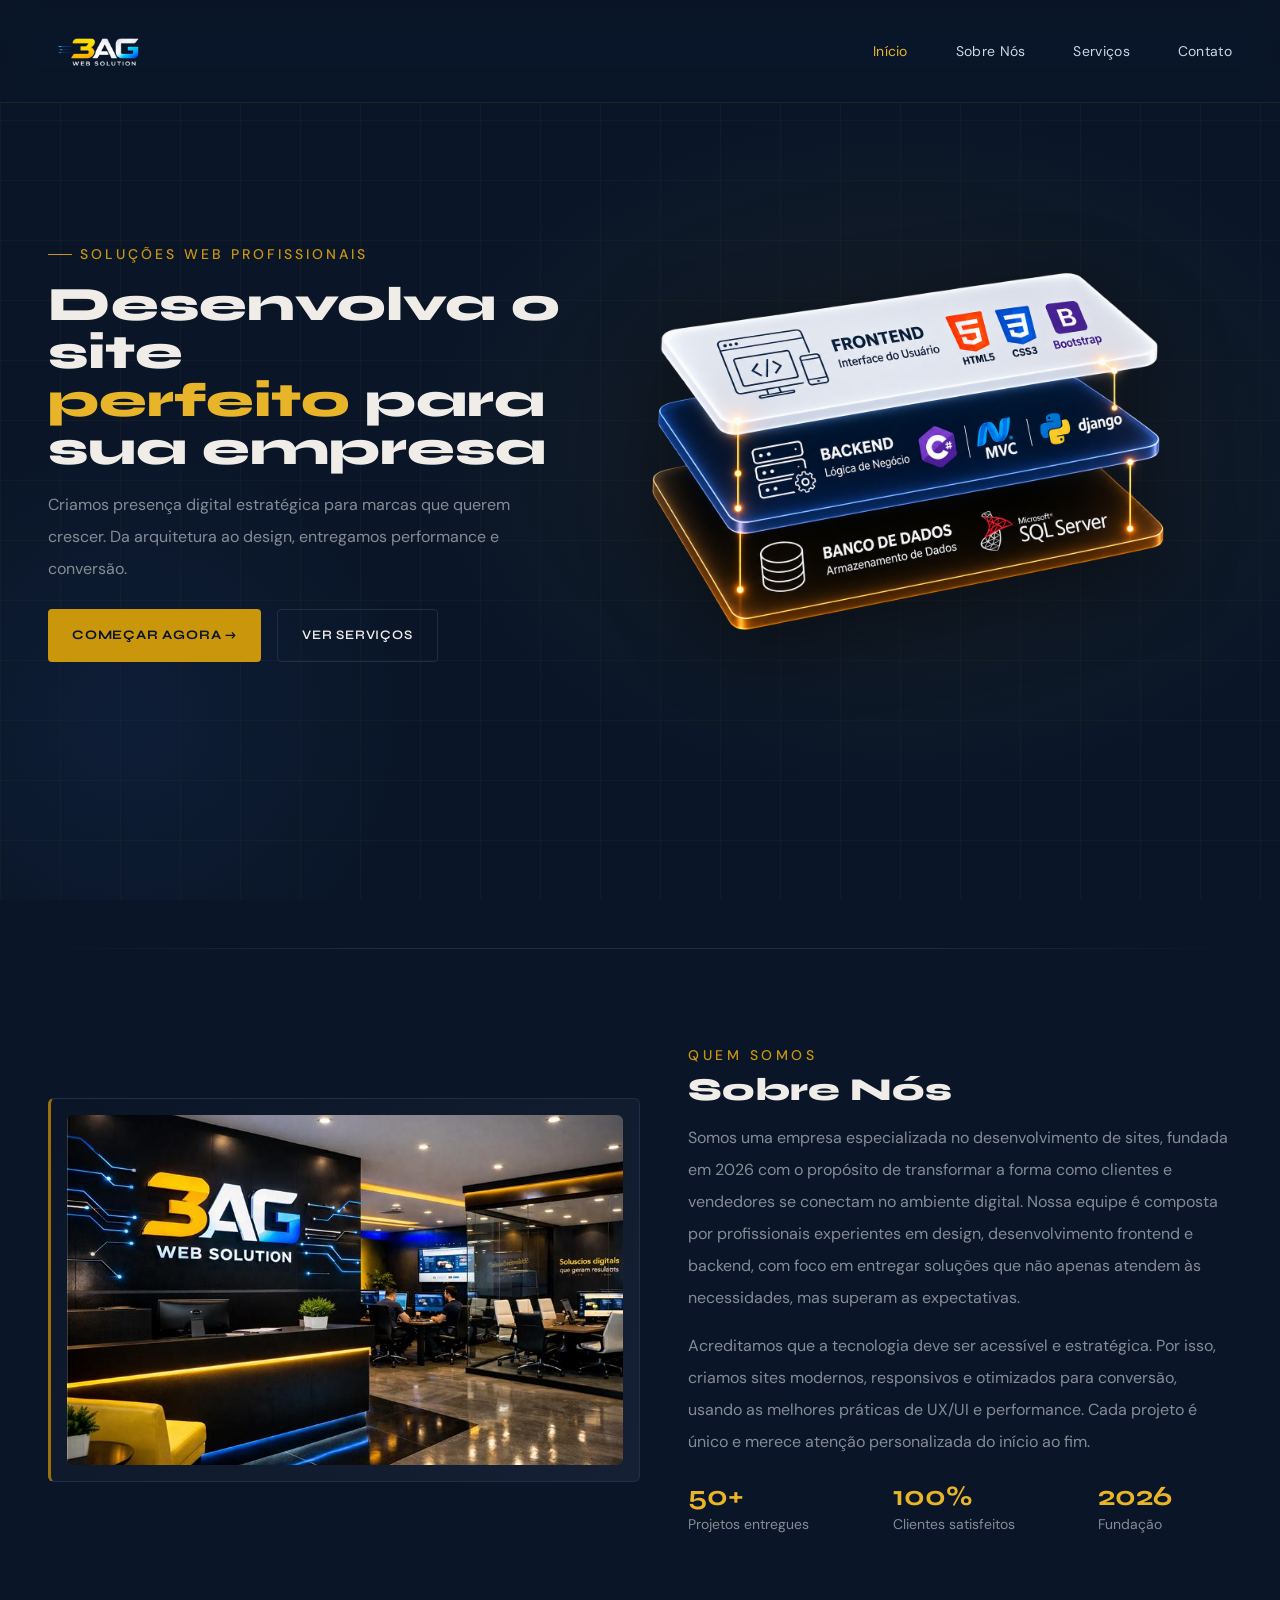
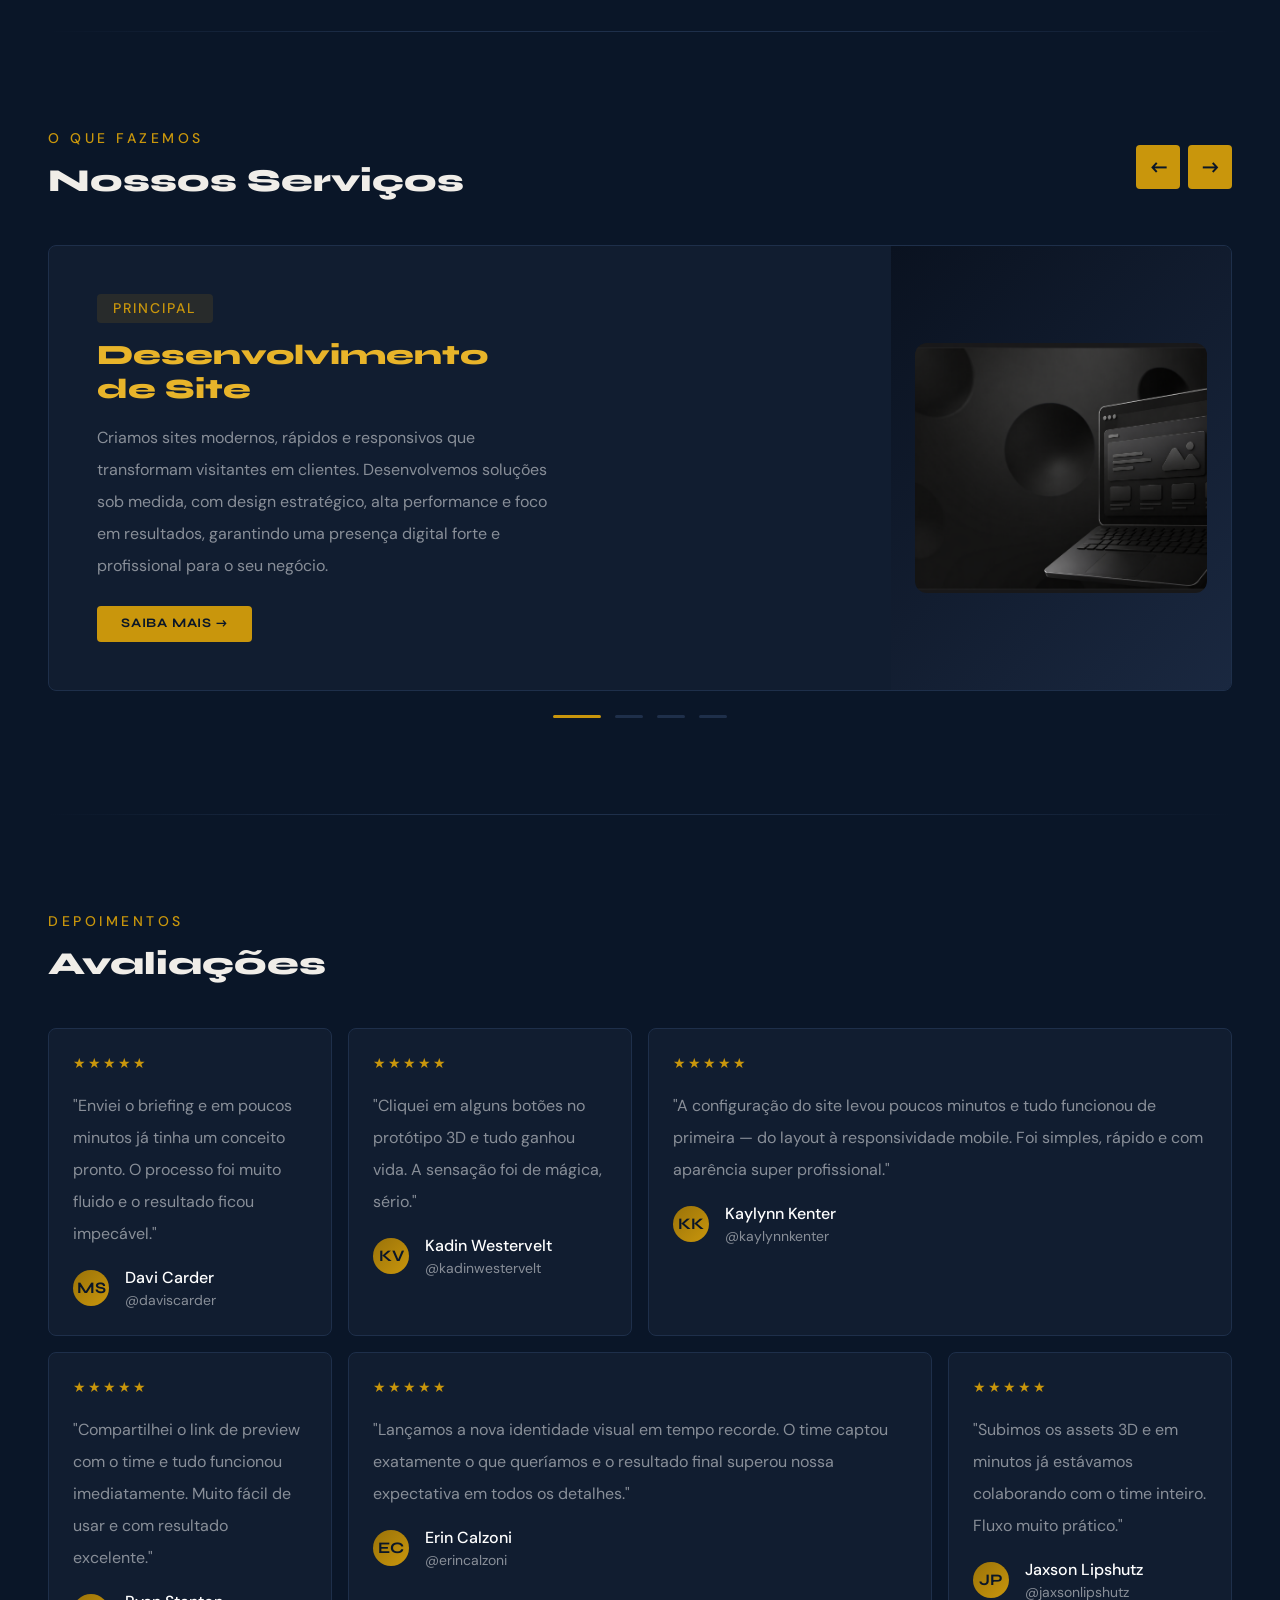
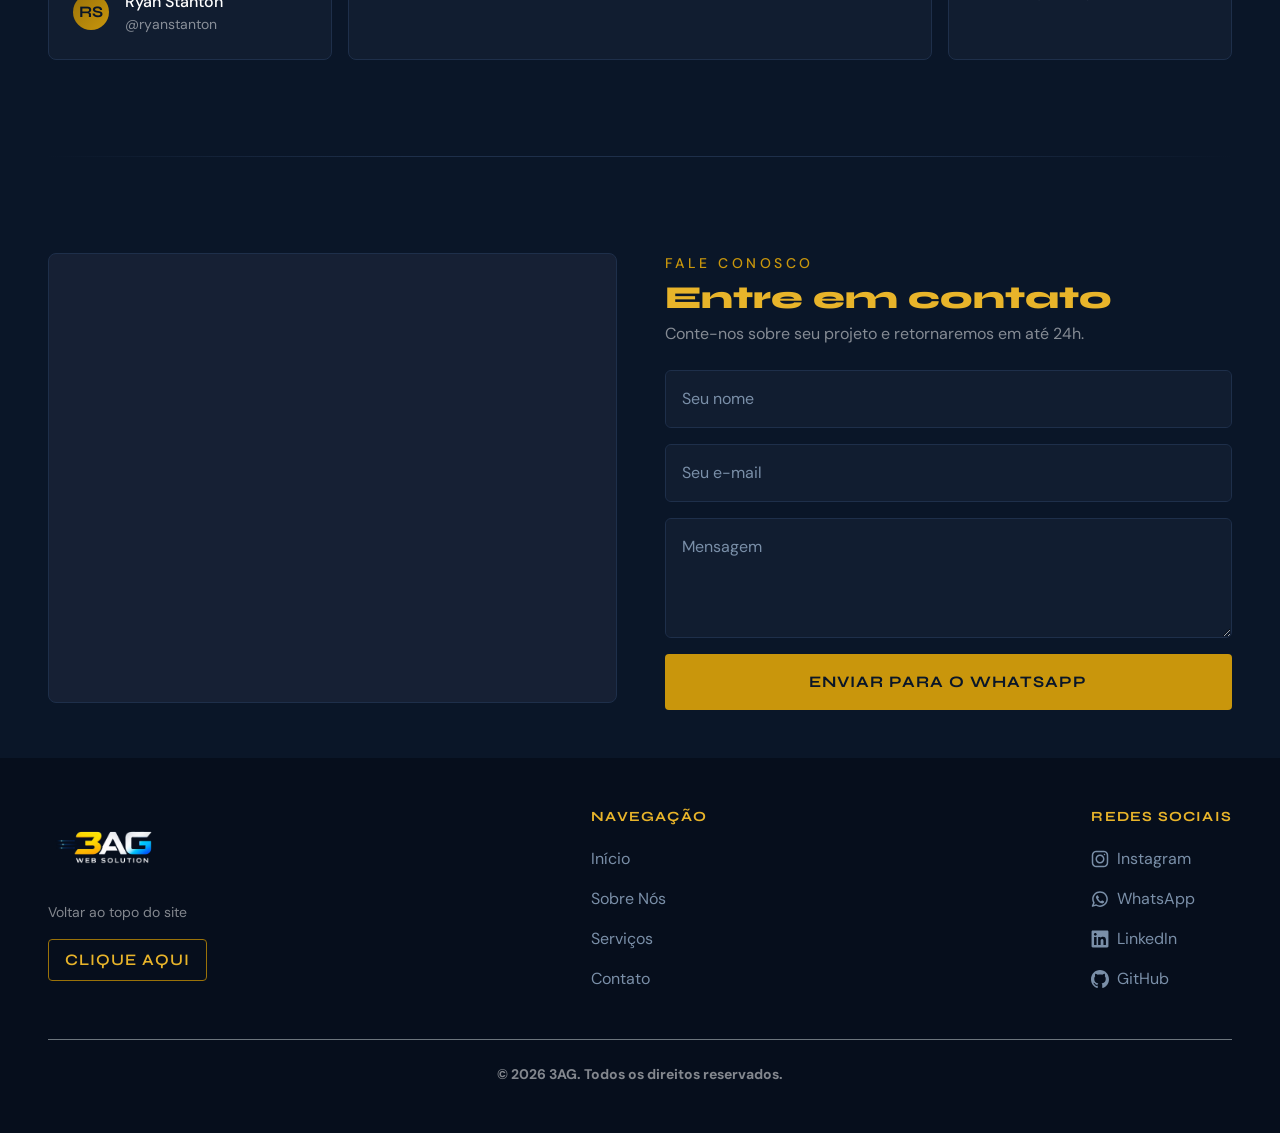
==== commit 56b43b4e: "subindo" ====
--- a/index.html
+++ b/index.html
@@ -11,37 +11,27 @@
 
 <body class="overflow-x-hidden">
     <nav class="navbar fixed-top d-flex align-items-center justify-content-between px-4 px-lg-5 py-3">
-
-       <a href="#" class="logo text-decoration-none d-flex align-items-center">
-         <img src="img/logo-removebg-preview.png" alt="3AG Web Solution"
-        style="height: 70px; width: auto; object-fit: contain;">
-</a>
+        <a href="#" class="logo text-decoration-none d-flex align-items-center">
+            <img src="img/logo-removebg-preview.png" alt="3AG Web Solution" style="height: 70px; width: auto; object-fit: contain;">
+        </a>
         <ul class="links-navegacao d-flex gap-0 gap-lg-5 list-unstyled mb-0">
             <li><a href="#destaque" class="text-decoration-none">Início</a></li>
             <li><a href="#sobre" class="text-decoration-none">Sobre Nós</a></li>
             <li><a href="#servicos" class="text-decoration-none">Serviços</a></li>
             <li><a href="#contato" class="text-decoration-none">Contato</a></li>
         </ul>
-        <button
-            class="menu-hamburguer d-flex d-lg-none align-items-center justify-content-center bg-transparent border-0 p-0 text-white"
-            id="menu-hamburguer" aria-label="Abrir menu">
-            <svg class="icone-menu" viewBox="0 0 24 24" fill="none" xmlns="http://www.w3.org/2000/svg"
-                aria-hidden="true">
-                <path d="M4 6H20M4 12H20M4 18H20" stroke="currentColor" stroke-width="2" stroke-linecap="round"
-                    stroke-linejoin="round" />
+        <button class="menu-hamburguer d-flex d-lg-none align-items-center justify-content-center bg-transparent border-0 p-0 text-white" id="menu-hamburguer" aria-label="Abrir menu">
+            <svg class="icone-menu" viewBox="0 0 24 24" fill="none" xmlns="http://www.w3.org/2000/svg" aria-hidden="true">
+                <path d="M4 6H20M4 12H20M4 18H20" stroke="currentColor" stroke-width="2" stroke-linecap="round" stroke-linejoin="round" />
             </svg>
-            <svg class="icone-fechar" viewBox="0 0 24 24" fill="none" xmlns="http://www.w3.org/2000/svg"
-                aria-hidden="true">
-                <path d="M18 18L12 12M12 12L6 6M12 12L18 6M12 12L6 18" stroke="currentColor" stroke-width="2"
-                    stroke-linecap="round" stroke-linejoin="round" />
+            <svg class="icone-fechar" viewBox="0 0 24 24" fill="none" xmlns="http://www.w3.org/2000/svg" aria-hidden="true">
+                <path d="M18 18L12 12M12 12L6 6M12 12L18 6M12 12L6 18" stroke="currentColor" stroke-width="2" stroke-linecap="round" stroke-linejoin="round" />
             </svg>
         </button>
     </nav>
 
-    <section id="destaque"
-        class="d-flex flex-column flex-xl-row align-items-center position-relative overflow-hidden px-3 px-md-5 min-vh-100 pt-5 pt-xl-0">
-        <div class="conteudo-destaque position-relative flex-grow-1 mt-5 mt-xl-0"
-            style="z-index:2; animation:fadeUp 0.9s ease both;">
+    <section id="destaque" class="d-flex flex-column flex-xl-row align-items-center position-relative overflow-hidden px-3 px-md-5 min-vh-100 pt-5 pt-xl-0">
+        <div class="conteudo-destaque position-relative flex-grow-1 mt-5 mt-xl-0" style="z-index:2; animation:fadeUp 0.9s ease both;">
             <div class="etiqueta-destaque d-inline-flex align-items-center gap-2 text-uppercase fw-medium mb-3 small">
                 Soluções Web Profissionais
             </div>
@@ -55,37 +45,26 @@
                 Da arquitetura ao design, entregamos performance e conversão.
             </p>
             <div class="d-flex flex-wrap gap-3">
-                <a href="#contato"
-                    class="btn-dourado text-uppercase border-0 rounded-1 d-inline-flex align-items-center gap-2 text-decoration-none px-4 py-3">
+                <a href="#contato" class="btn-dourado text-uppercase border-0 rounded-1 d-inline-flex align-items-center gap-2 text-decoration-none px-4 py-3">
                     Começar agora →
                 </a>
-                <a href="#servicos"
-                    class="btn-contorno text-uppercase rounded-1 d-inline-flex align-items-center gap-2 text-decoration-none px-4 py-3">
+                <a href="#servicos" class="btn-contorno text-uppercase rounded-1 d-inline-flex align-items-center gap-2 text-decoration-none px-4 py-3">
                     Ver serviços
                 </a>
             </div>
         </div>
 
-        <div class="hero-imagem-container w-100 d-flex justify-content-center align-items-center mt-5 mt-xl-0"
-        style="flex: 1 1 auto; max-width: 650px; z-index:2; animation:fadeUp 0.9s 0.2s ease both;">
-
-            <img src="img/tipo.png" 
-                alt="Estrutura Frontend Backend Banco de Dados"
-                class="hero-imagem-tecnologia img-fluid">
-
+        <div class="hero-imagem-container w-100 d-flex justify-content-center align-items-center mt-5 mt-xl-0" style="flex: 1 1 auto; max-width: 650px; z-index:2; animation:fadeUp 0.9s 0.2s ease both;">
+            <img src="img/tipo.png" alt="Estrutura Frontend Backend Banco de Dados" class="hero-imagem-tecnologia img-fluid">
         </div>
     </section>
 
     <div class="divisor-secao my-5 mx-4 mx-lg-5"></div>
 
-    <section id="sobre"
-        class="d-flex flex-column flex-xl-row align-items-center gap-4 gap-xl-5 py-5 px-3 px-md-4 px-lg-5">
-
-            <div class="col-6 d-flex flex-column gap-2">
-                <div class="img-escritorio border rounded-2 d-flex align-items-end p-3 w-100"
-                    style="height: calc(50% - 0.25rem); min-height: 120px;">
-                    <img src="img/imagem.jpg" alt="">
-                </div>
+    <section id="sobre" class="d-flex flex-column flex-xl-row align-items-center gap-4 gap-xl-5 py-5 px-3 px-md-4 px-lg-5">
+        <div class="col-12 col-xl-6 d-flex flex-column gap-2">
+            <div class="img-escritorio border rounded-2 d-flex align-items-end p-3 w-100" style="min-height: 250px;">
+                <img src="img/imagem.jpg" alt="Escritório 3AG" class="img-fluid rounded w-100 object-fit-cover" style="max-height: 350px;">
             </div>
         </div>
 
@@ -129,10 +108,8 @@
                 <h2 class="titulo-secao mb-0 fs-2 lh-1">Nossos Serviços</h2>
             </div>
             <div class="d-flex gap-2 pb-2">
-                <button class="btn-seta border-0 rounded-1 d-inline-flex align-items-center justify-content-center"
-                    data-bs-target="#carrosselServicos" data-bs-slide="prev" aria-label="Serviço anterior">←</button>
-                <button class="btn-seta border-0 rounded-1 d-inline-flex align-items-center justify-content-center"
-                    data-bs-target="#carrosselServicos" data-bs-slide="next" aria-label="Próximo serviço">→</button>
+                <button class="btn-seta border-0 rounded-1 d-inline-flex align-items-center justify-content-center" data-bs-target="#carrosselServicos" data-bs-slide="prev" aria-label="Serviço anterior">←</button>
+                <button class="btn-seta border-0 rounded-1 d-inline-flex align-items-center justify-content-center" data-bs-target="#carrosselServicos" data-bs-slide="next" aria-label="Próximo serviço">→</button>
             </div>
         </div>
 
@@ -140,143 +117,80 @@
             <div class="carousel-inner overflow-hidden rounded">
 
                 <div class="carousel-item active">
-                    <article
-                        class="cartao-servico fundo-cartao border rounded-3 overflow-hidden w-100 d-flex flex-column flex-lg-row align-items-stretch">
+                    <article class="cartao-servico fundo-cartao border rounded-3 overflow-hidden w-100 d-flex flex-column flex-lg-row align-items-stretch">
                         <div class="flex-grow-1 p-4 p-lg-5">
-                            <span
-                                class="etiqueta-servico text-uppercase rounded-1 px-3 py-1 fw-medium d-inline-block mb-3 small">Principal</span>
+                            <span class="etiqueta-servico text-uppercase rounded-1 px-3 py-1 fw-medium d-inline-block mb-3 small">Principal</span>
                             <h3 class="titulo-servico mb-3 fs-3">Desenvolvimento<br />de Site</h3>
                             <p class="text-white-50 mb-4 fs-6 lh-lg" style="max-width: 460px;">
                                 Criamos sites modernos, rápidos e responsivos que transformam visitantes em clientes.
                                 Desenvolvemos soluções sob medida, com design estratégico, alta performance e foco em
                                 resultados, garantindo uma presença digital forte e profissional para o seu negócio.
                             </p>
-                            <a href="#contato"
-                                class="btn-dourado text-uppercase border-0 rounded-1 d-inline-flex align-items-center gap-2 text-decoration-none px-4 py-2">Saiba
-                                Mais →</a>
-                        </div>
-                        <div class="visual-servico d-flex align-items-center justify-content-center position-relative overflow-hidden w-100 p-4"
-                            style="flex: 0 0 340px; min-height: 300px;">
-                            
-                        <div class="visual-servico d-flex align-items-center justify-content-center position-relative overflow-hidden w-100 p-4"
-                            style="flex: 0 0 340px; min-height: 300px;">
-
-                            <img src="img/serviço.png" alt="" class="imgServico" />
-                                >
-
-                        </div>
+                            <a href="#contato" class="btn-dourado text-uppercase border-0 rounded-1 d-inline-flex align-items-center gap-2 text-decoration-none px-4 py-2">Saiba Mais →</a>
+                        </div>
+                        <div class="visual-servico d-flex align-items-center justify-content-center position-relative overflow-hidden w-100 p-4" style="flex: 0 0 340px; min-height: 300px;">
+                            <img src="img/serviço.png" alt="Desenvolvimento de Site" class="imgServico" />
                         </div>
                     </article>
                 </div>
 
                 <div class="carousel-item">
                     <article class="cartao-servico fundo-cartao border rounded-3 overflow-hidden w-100 d-flex flex-column flex-lg-row align-items-stretch">
-                        
                         <div class="flex-grow-1 p-4 p-lg-5">
-                            <span class="etiqueta-servico text-uppercase rounded-1 px-3 py-1 fw-medium d-inline-block mb-3 small">
-                                Performance
-                            </span>
-
+                            <span class="etiqueta-servico text-uppercase rounded-1 px-3 py-1 fw-medium d-inline-block mb-3 small">Performance</span>
                             <h3 class="titulo-servico mb-3 fs-3">SEO e<br />Posicionamento</h3>
-
                             <p class="text-white-50 mb-4 fs-6 lh-lg" style="max-width: 460px;">
                                 Otimizamos seu site para buscadores com estratégias técnicas e conteúdo orientado por intenção de busca.
                                 Aumente sua visibilidade, gere tráfego qualificado e conquiste oportunidades.
                             </p>
-
-                            <a href="#contato"
-                                class="btn-dourado text-uppercase border-0 rounded-1 d-inline-flex align-items-center gap-2 text-decoration-none px-4 py-2">
-                                Saiba Mais →
-                            </a>
-                        </div>
-
-                        <div class="visual-servico d-flex align-items-center justify-content-center position-relative overflow-hidden w-100 p-4"
-                            style="flex: 0 0 340px; min-height: 300px;">
-
-                            <img src="img/serviço.png" alt=""
-                                style="width: 100%; height: 250px; object-fit: cover; border-radius: 12px;">
-
-                        </div>
-
+                            <a href="#contato" class="btn-dourado text-uppercase border-0 rounded-1 d-inline-flex align-items-center gap-2 text-decoration-none px-4 py-2">Saiba Mais →</a>
+                        </div>
+                        <div class="visual-servico d-flex align-items-center justify-content-center position-relative overflow-hidden w-100 p-4" style="flex: 0 0 340px; min-height: 300px;">
+                            <img src="img/serviço.png" alt="SEO e Posicionamento" class="imgServico" />
+                        </div>
                     </article>
                 </div>
 
-               <div class="carousel-item">
+                <div class="carousel-item">
                     <article class="cartao-servico fundo-cartao border rounded-3 overflow-hidden w-100 d-flex flex-column flex-lg-row align-items-stretch">
-
                         <div class="flex-grow-1 p-4 p-lg-5">
-                            <span class="etiqueta-servico text-uppercase rounded-1 px-3 py-1 fw-medium d-inline-block mb-3 small">
-                                Experiência
-                            </span>
-
+                            <span class="etiqueta-servico text-uppercase rounded-1 px-3 py-1 fw-medium d-inline-block mb-3 small">Experiência</span>
                             <h3 class="titulo-servico mb-3 fs-3">Aplicações<br />Mobile First</h3>
-
                             <p class="text-white-50 mb-4 fs-6 lh-lg" style="max-width: 460px;">
                                 Projetamos interfaces focadas na experiência mobile, com navegação fluida, design moderno
                                 e carregamento eficiente. Seu público acessa com facilidade e permanece mais tempo no produto.
                             </p>
-
-                            <a href="#contato"
-                                class="btn-dourado text-uppercase border-0 rounded-1 d-inline-flex align-items-center gap-2 text-decoration-none px-4 py-2">
-                                Saiba Mais →
-                            </a>
-                        </div>
-
-                        <div class="visual-servico d-flex align-items-center justify-content-center position-relative overflow-hidden w-100 p-4"
-                            style="flex: 0 0 340px; min-height: 300px;">
-
-                            <img src="img/serviço.png" alt=""
-                                style="width: 100%; height: 250px; object-fit: cover; border-radius: 12px;">
-
-                        </div>
-
+                            <a href="#contato" class="btn-dourado text-uppercase border-0 rounded-1 d-inline-flex align-items-center gap-2 text-decoration-none px-4 py-2">Saiba Mais →</a>
+                        </div>
+                        <div class="visual-servico d-flex align-items-center justify-content-center position-relative overflow-hidden w-100 p-4" style="flex: 0 0 340px; min-height: 300px;">
+                            <img src="img/serviço.png" alt="Aplicações Mobile First" class="imgServico" />
+                        </div>
                     </article>
                 </div>
 
                 <div class="carousel-item">
-                    <article
-                        class="cartao-servico fundo-cartao border rounded-3 overflow-hidden w-100 d-flex flex-column flex-lg-row align-items-stretch">
+                    <article class="cartao-servico fundo-cartao border rounded-3 overflow-hidden w-100 d-flex flex-column flex-lg-row align-items-stretch">
                         <div class="flex-grow-1 p-4 p-lg-5">
-                            <span
-                                class="etiqueta-servico text-uppercase rounded-1 px-3 py-1 fw-medium d-inline-block mb-3 small">Vendas</span>
+                            <span class="etiqueta-servico text-uppercase rounded-1 px-3 py-1 fw-medium d-inline-block mb-3 small">Vendas</span>
                             <h3 class="titulo-servico mb-3 fs-3">Loja Virtual<br />E-commerce</h3>
-                            <p class="text-white-50 mb-4 fs-6 lh-lg" style="max-width: 260px;">
-                                Construímos lojas online com foco em conversão, catálogo organizado e checkout
-                                eficiente.
+                            <p class="text-white-50 mb-4 fs-6 lh-lg" style="max-width: 460px;">
+                                Construímos lojas online com foco em conversão, catálogo organizado e checkout eficiente.
                                 Tenha um e-commerce escalável, seguro e pronto para vender mais com jornada simples.
                             </p>
-                            <a href="#contato"
-                                class="btn-dourado text-uppercase border-0 rounded-1 d-inline-flex align-items-center gap-2 text-decoration-none px-4 py-2">Saiba
-                                Mais →</a>
-                        </div>
-                        <div class="visual-servico d-flex align-items-center justify-content-center position-relative overflow-hidden w-100 p-4"
-                            style="flex: 0 0 340px; min-height: 300px;">
-
-                            <img src="img/serviço.png" alt=""
-                                style="width: 100%; height: 250px; object-fit: cover; border-radius: 12px;">
-
-                        </div>
+                            <a href="#contato" class="btn-dourado text-uppercase border-0 rounded-1 d-inline-flex align-items-center gap-2 text-decoration-none px-4 py-2">Saiba Mais →</a>
+                        </div>
+                        <div class="visual-servico d-flex align-items-center justify-content-center position-relative overflow-hidden w-100 p-4" style="flex: 0 0 340px; min-height: 300px;">
+                            <img src="img/serviço.png" alt="Loja Virtual E-commerce" class="imgServico" />
                         </div>
                     </article>
                 </div>
 
             </div>
             <div class="carousel-indicators position-relative m-0 mt-4 d-flex justify-content-center gap-2">
-                <button type="button" data-bs-target="#carrosselServicos" data-bs-slide-to="0"
-                    class="ponto-carrossel active border-0 p-0"
-                    aria-current="true" aria-label="Slide 1"></button>
-
-                <button type="button" data-bs-target="#carrosselServicos" data-bs-slide-to="1"
-                    class="ponto-carrossel border-0 p-0"
-                    aria-label="Slide 2"></button>
-
-                <button type="button" data-bs-target="#carrosselServicos" data-bs-slide-to="2"
-                    class="ponto-carrossel border-0 p-0"
-                    aria-label="Slide 3"></button>
-
-                <button type="button" data-bs-target="#carrosselServicos" data-bs-slide-to="3"
-                    class="ponto-carrossel border-0 p-0"
-                    aria-label="Slide 4"></button>
+                <button type="button" data-bs-target="#carrosselServicos" data-bs-slide-to="0" class="ponto-carrossel active border-0 p-0" aria-current="true" aria-label="Slide 1"></button>
+                <button type="button" data-bs-target="#carrosselServicos" data-bs-slide-to="1" class="ponto-carrossel border-0 p-0" aria-label="Slide 2"></button>
+                <button type="button" data-bs-target="#carrosselServicos" data-bs-slide-to="2" class="ponto-carrossel border-0 p-0" aria-label="Slide 3"></button>
+                <button type="button" data-bs-target="#carrosselServicos" data-bs-slide-to="3" class="ponto-carrossel border-0 p-0" aria-label="Slide 4"></button>
             </div>
         </div>
     </section>
@@ -293,12 +207,9 @@
             <div class="col">
                 <div class="cartao-avaliacao fundo-cartao border rounded-3 revelar p-3 p-lg-4 h-100">
                     <div class="estrelas mb-3 small">★★★★★</div>
-                    <p class="text-white-50 mb-3 fs-6 lh-lg">"Enviei o briefing e em poucos minutos já tinha um conceito
-                        pronto. O processo foi muito fluido e o resultado ficou impecável."</p>
-                    <div class="d-flex align-items-center gap-3">
-                        <div
-                            class="avatar rounded-circle d-flex align-items-center justify-content-center flex-shrink-0">
-                            MS</div>
+                    <p class="text-white-50 mb-3 fs-6 lh-lg">"Enviei o briefing e em poucos minutos já tinha um conceito pronto. O processo foi muito fluido e o resultado ficou impecável."</p>
+                    <div class="d-flex align-items-center gap-3">
+                        <div class="avatar rounded-circle d-flex align-items-center justify-content-center flex-shrink-0">MS</div>
                         <div>
                             <div class="fw-medium fs-6 text-white">Davi Carder</div>
                             <div class="text-white-50 small">@daviscarder</div>
@@ -308,15 +219,11 @@
             </div>
 
             <div class="col">
-                <div class="cartao-avaliacao fundo-cartao border rounded-3 revelar p-3 p-lg-4 h-100"
-                    style="transition-delay:0.1s">
-                    <div class="estrelas mb-3 small">★★★★★</div>
-                    <p class="text-white-50 mb-3 fs-6 lh-lg">"Cliquei em alguns botões no protótipo 3D e tudo ganhou
-                        vida. A sensação foi de mágica, sério."</p>
-                    <div class="d-flex align-items-center gap-3">
-                        <div
-                            class="avatar rounded-circle d-flex align-items-center justify-content-center flex-shrink-0">
-                            KV</div>
+                <div class="cartao-avaliacao fundo-cartao border rounded-3 revelar p-3 p-lg-4 h-100" style="transition-delay:0.1s">
+                    <div class="estrelas mb-3 small">★★★★★</div>
+                    <p class="text-white-50 mb-3 fs-6 lh-lg">"Cliquei em alguns botões no protótipo 3D e tudo ganhou vida. A sensação foi de mágica, sério."</p>
+                    <div class="d-flex align-items-center gap-3">
+                        <div class="avatar rounded-circle d-flex align-items-center justify-content-center flex-shrink-0">KV</div>
                         <div>
                             <div class="fw-medium fs-6 text-white">Kadin Westervelt</div>
                             <div class="text-white-50 small">@kadinwestervelt</div>
@@ -326,16 +233,11 @@
             </div>
 
             <div class="col-12 col-lg-6">
-                <div class="cartao-avaliacao fundo-cartao border rounded-3 revelar p-3 p-lg-4 h-100"
-                    style="transition-delay:0.2s">
-                    <div class="estrelas mb-3 small">★★★★★</div>
-                    <p class="text-white-50 mb-3 fs-6 lh-lg">"A configuração do site levou poucos minutos e tudo
-                        funcionou de primeira — do layout à responsividade mobile. Foi simples, rápido e com aparência
-                        super profissional."</p>
-                    <div class="d-flex align-items-center gap-3">
-                        <div
-                            class="avatar rounded-circle d-flex align-items-center justify-content-center flex-shrink-0">
-                            KK</div>
+                <div class="cartao-avaliacao fundo-cartao border rounded-3 revelar p-3 p-lg-4 h-100" style="transition-delay:0.2s">
+                    <div class="estrelas mb-3 small">★★★★★</div>
+                    <p class="text-white-50 mb-3 fs-6 lh-lg">"A configuração do site levou poucos minutos e tudo funcionou de primeira — do layout à responsividade mobile. Foi simples, rápido e com aparência super profissional."</p>
+                    <div class="d-flex align-items-center gap-3">
+                        <div class="avatar rounded-circle d-flex align-items-center justify-content-center flex-shrink-0">KK</div>
                         <div>
                             <div class="fw-medium fs-6 text-white">Kaylynn Kenter</div>
                             <div class="text-white-50 small">@kaylynnkenter</div>
@@ -345,15 +247,11 @@
             </div>
 
             <div class="col">
-                <div class="cartao-avaliacao fundo-cartao border rounded-3 revelar p-3 p-lg-4 h-100"
-                    style="transition-delay:0.15s">
-                    <div class="estrelas mb-3 small">★★★★★</div>
-                    <p class="text-white-50 mb-3 fs-6 lh-lg">"Compartilhei o link de preview com o time e tudo funcionou
-                        imediatamente. Muito fácil de usar e com resultado excelente."</p>
-                    <div class="d-flex align-items-center gap-3">
-                        <div
-                            class="avatar rounded-circle d-flex align-items-center justify-content-center flex-shrink-0">
-                            RS</div>
+                <div class="cartao-avaliacao fundo-cartao border rounded-3 revelar p-3 p-lg-4 h-100" style="transition-delay:0.15s">
+                    <div class="estrelas mb-3 small">★★★★★</div>
+                    <p class="text-white-50 mb-3 fs-6 lh-lg">"Compartilhei o link de preview com o time e tudo funcionou imediatamente. Muito fácil de usar e com resultado excelente."</p>
+                    <div class="d-flex align-items-center gap-3">
+                        <div class="avatar rounded-circle d-flex align-items-center justify-content-center flex-shrink-0">RS</div>
                         <div>
                             <div class="fw-medium fs-6 text-white">Ryan Stanton</div>
                             <div class="text-white-50 small">@ryanstanton</div>
@@ -363,16 +261,11 @@
             </div>
 
             <div class="col-12 col-lg-6">
-                <div class="cartao-avaliacao fundo-cartao border rounded-3 revelar p-3 p-lg-4 h-100"
-                    style="transition-delay:0.25s">
-                    <div class="estrelas mb-3 small">★★★★★</div>
-                    <p class="text-white-50 mb-3 fs-6 lh-lg">"Lançamos a nova identidade visual em tempo recorde. O time
-                        captou exatamente o que queríamos e o resultado final superou nossa expectativa em todos os
-                        detalhes."</p>
-                    <div class="d-flex align-items-center gap-3">
-                        <div
-                            class="avatar rounded-circle d-flex align-items-center justify-content-center flex-shrink-0">
-                            EC</div>
+                <div class="cartao-avaliacao fundo-cartao border rounded-3 revelar p-3 p-lg-4 h-100" style="transition-delay:0.25s">
+                    <div class="estrelas mb-3 small">★★★★★</div>
+                    <p class="text-white-50 mb-3 fs-6 lh-lg">"Lançamos a nova identidade visual em tempo recorde. O time captou exatamente o que queríamos e o resultado final superou nossa expectativa em todos os detalhes."</p>
+                    <div class="d-flex align-items-center gap-3">
+                        <div class="avatar rounded-circle d-flex align-items-center justify-content-center flex-shrink-0">EC</div>
                         <div>
                             <div class="fw-medium fs-6 text-white">Erin Calzoni</div>
                             <div class="text-white-50 small">@erincalzoni</div>
@@ -382,15 +275,11 @@
             </div>
 
             <div class="col">
-                <div class="cartao-avaliacao fundo-cartao border rounded-3 revelar p-3 p-lg-4 h-100"
-                    style="transition-delay:0.3s">
-                    <div class="estrelas mb-3 small">★★★★★</div>
-                    <p class="text-white-50 mb-3 fs-6 lh-lg">"Subimos os assets 3D e em minutos já estávamos colaborando
-                        com o time inteiro. Fluxo muito prático."</p>
-                    <div class="d-flex align-items-center gap-3">
-                        <div
-                            class="avatar rounded-circle d-flex align-items-center justify-content-center flex-shrink-0">
-                            JP</div>
+                <div class="cartao-avaliacao fundo-cartao border rounded-3 revelar p-3 p-lg-4 h-100" style="transition-delay:0.3s">
+                    <div class="estrelas mb-3 small">★★★★★</div>
+                    <p class="text-white-50 mb-3 fs-6 lh-lg">"Subimos os assets 3D e em minutos já estávamos colaborando com o time inteiro. Fluxo muito prático."</p>
+                    <div class="d-flex align-items-center gap-3">
+                        <div class="avatar rounded-circle d-flex align-items-center justify-content-center flex-shrink-0">JP</div>
                         <div>
                             <div class="fw-medium fs-6 text-white">Jaxson Lipshutz</div>
                             <div class="text-white-50 small">@jaxsonlipshutz</div>
@@ -404,14 +293,9 @@
 
     <div class="divisor-secao my-5 mx-4 mx-lg-5"></div>
 
-    <section id="contato"
-        class="d-flex flex-column flex-lg-row align-items-start gap-4 gap-lg-5 py-5 px-3 px-md-4 px-lg-5">
-        <div class="border rounded-3 overflow-hidden revelar flex-grow-1 w-100"
-            style="min-height: 350px; height: 50vh; background: #162034;">
-            <iframe
-                src="https://www.google.com/maps/embed?pb=!1m18!1m12!1m3!1d3659.8876577852367!2d-46.43779!3d-23.44167!2m3!1f0!2f0!3f0!3m2!1i1024!2i768!4f13.1!3m3!1m2!1s0x94ce6e1e1e1e1e1d%3A0x1e1e1e1e1e1e1e1e!2sAvenida%20Marechal%20Tito%2C%201500%20-%20S%C3%A3o%20Miguel%20Paulista%2C%20S%C3%A3o%20Paulo%20-%20SP%2C%2008115-100!5e0!3m2!1spt-BR!2sbr!4v1234567890"
-                width="100%" height="100%" style="border:0;" allowfullscreen="" loading="lazy"
-                referrerpolicy="no-referrer-when-downgrade"></iframe>
+    <section id="contato" class="d-flex flex-column flex-lg-row align-items-start gap-4 gap-lg-5 py-5 px-3 px-md-4 px-lg-5">
+        <div class="border rounded-3 overflow-hidden revelar flex-grow-1 w-100" style="min-height: 350px; height: 50vh; background: #162034;">
+            <iframe src="https://www.google.com/maps/embed?pb=!1m18!1m12!1m3!1d3659.8876577852367!2d-46.43779!3d-23.44167!2m3!1f0!2f0!3f0!3m2!1i1024!2i768!4f13.1!3m3!1m2!1s0x94ce6e1e1e1e1e1d%3A0x1e1e1e1e1e1e1e1e!2sAvenida%20Marechal%20Tito%2C%201500%20-%20S%C3%A3o%20Miguel%20Paulista%2C%20S%C3%A3o%20Paulo%20-%20SP%2C%2008115-100!5e0!3m2!1spt-BR!2sbr!4v1234567890" width="100%" height="100%" style="border:0;" allowfullscreen="" loading="lazy" referrerpolicy="no-referrer-when-downgrade"></iframe>
         </div>
 
         <div class="revelar flex-grow-1 w-100">
@@ -419,113 +303,80 @@
             <h2 class="titulo-contato mb-2 fs-2 lh-1">Entre em contato</h2>
             <p class="text-white-50 mb-4 fs-6">Conte-nos sobre seu projeto e retornaremos em até 24h.</p>
 
-            <div class="mb-3">
-                <input class="input-formulario form-control fundo-cartao text-black border shadow-none px-3 py-3 w-100"
-                    type="text" placeholder="Seu nome" />
-            </div>
-            <div class="mb-3">
-                <input class="input-formulario form-control fundo-cartao text-black border shadow-none px-3 py-3 w-100"
-                    type="email" placeholder="Seu e-mail" />
-            </div>
-            <div class="mb-3">
-                <textarea
-                    class="input-formulario form-control fundo-cartao text-black border shadow-none px-3 py-3 w-100"
-                    placeholder="Mensagem" style="min-height: 120px; resize: vertical;"></textarea>
-            </div>
-     
-        <!-- BOTÃO ENVIAR -->
-        <button
-            type="button"
-            class="btn-enviar text-uppercase border-0 rounded-1 mt-2 w-100 px-4 py-3"
-            data-bs-toggle="modal"
-            data-bs-target="#contatoModal"
-            onclick="janela()">
-            ENVIAR
-        </button>
+            <form id="formContato" onsubmit="enviarWhatsApp(event)">
+                <div class="mb-3">
+                    <input id="nomeContato" class="input-formulario form-control fundo-cartao text-white border shadow-none px-3 py-3 w-100" type="text" placeholder="Seu nome" required />
+                </div>
+                <div class="mb-3">
+                    <input id="emailContato" class="input-formulario form-control fundo-cartao text-white border shadow-none px-3 py-3 w-100" type="email" placeholder="Seu e-mail" required />
+                </div>
+                <div class="mb-3">
+                    <textarea id="mensagemContato" class="input-formulario form-control fundo-cartao text-white border shadow-none px-3 py-3 w-100" placeholder="Mensagem" style="min-height: 120px; resize: vertical;" required></textarea>
+                </div>
+
+                <button type="submit" class="btn-enviar text-uppercase border-0 rounded-1 mt-2 w-100 px-4 py-3 d-flex align-items-center justify-content-center gap-2">
+                    Enviar para o WhatsApp
+                </button>
+            </form>
+        </div>
     </section>
 
     <footer class="py-5 px-3 px-md-4 px-lg-5" style="background: #060E1C;">
         <div class="d-flex flex-column flex-lg-row justify-content-between align-items-start gap-4 mb-5">
             <div class="rodape-esquerdo">
-                <img src="img/logo-removebg-preview.png" alt="3AG Web Solution"
-                style="height: 80px; width: auto; object-fit: contain;" class="mb-3">
+                <img src="img/logo-removebg-preview.png" alt="3AG Web Solution" style="height: 80px; width: auto; object-fit: contain;" class="mb-3">
                 <p class="text-white-50 mb-3 small">Voltar ao topo do site</p>
-                <a href="#destaque"
-                    class="cta-rodape text-uppercase rounded-1 text-decoration-none d-inline-flex align-items-center justify-content-center gap-2 px-3 py-2">
+                <a href="#destaque" class="cta-rodape text-uppercase rounded-1 text-decoration-none d-inline-flex align-items-center justify-content-center gap-2 px-3 py-2">
                     Clique Aqui 
                 </a>
             </div>
 
-                <div class="nav-rodape d-flex flex-column gap-3">
-                    <div class="titulo-rodape text-uppercase mb-1 small">Navegação</div>
-                    <a href="#destaque" class="text-decoration-none">Início</a>
-                    <a href="#sobre" class="text-decoration-none">Sobre Nós</a>
-                    <a href="#servicos" class="text-decoration-none">Serviços</a>
-                    <a href="#contato" class="text-decoration-none">Contato</a>
-                </div>
-
-                <div class="nav-rodape d-flex flex-column gap-3">
-                    <div class="titulo-rodape text-uppercase mb-1 small">Redes Sociais</div>
-                    <a href="https://www.instagram.com" target="_blank" rel="noopener noreferrer"
-                        class="d-flex align-items-center gap-2 text-decoration-none">
-                        <span class="d-inline-flex align-items-center justify-content-center" style="width: 18px;"
-                            aria-hidden="true">
-                            <svg class="d-block w-100 h-100" viewBox="0 0 24 24" fill="none"
-                                xmlns="http://www.w3.org/2000/svg">
-                                <path fill-rule="evenodd" clip-rule="evenodd"
-                                    d="M12 18C15.3137 18 18 15.3137 18 12C18 8.68629 15.3137 6 12 6C8.68629 6 6 8.68629 6 12C6 15.3137 8.68629 18 12 18ZM12 16C14.2091 16 16 14.2091 16 12C16 9.79086 14.2091 8 12 8C9.79086 8 8 9.79086 8 12C8 14.2091 9.79086 16 12 16Z"
-                                    fill="currentColor" />
-                                <path
-                                    d="M18 5C17.4477 5 17 5.44772 17 6C17 6.55228 17.4477 7 18 7C18.5523 7 19 6.55228 19 6C19 5.44772 18.5523 5 18 5Z"
-                                    fill="currentColor" />
-                                <path fill-rule="evenodd" clip-rule="evenodd"
-                                    d="M1.65396 4.27606C1 5.55953 1 7.23969 1 10.6V13.4C1 16.7603 1 18.4405 1.65396 19.7239C2.2292 20.8529 3.14708 21.7708 4.27606 22.346C5.55953 23 7.23969 23 10.6 23H13.4C16.7603 23 18.4405 23 19.7239 22.346C20.8529 21.7708 21.7708 20.8529 22.346 19.7239C23 18.4405 23 16.7603 23 13.4V10.6C23 7.23969 23 5.55953 22.346 4.27606C21.7708 3.14708 20.8529 2.2292 19.7239 1.65396C18.4405 1 16.7603 1 13.4 1H10.6C7.23969 1 5.55953 1 4.27606 1.65396C3.14708 2.2292 2.2292 3.14708 1.65396 4.27606ZM13.4 3H10.6C8.88684 3 7.72225 3.00156 6.82208 3.0751C5.94524 3.14674 5.49684 3.27659 5.18404 3.43597C4.43139 3.81947 3.81947 4.43139 3.43597 5.18404C3.27659 5.49684 3.14674 5.94524 3.0751 6.82208C3.00156 7.72225 3 8.88684 3 10.6V13.4C3 15.1132 3.00156 16.2777 3.0751 17.1779C3.14674 18.0548 3.27659 18.5032 3.43597 18.816C3.81947 19.5686 4.43139 20.1805 5.18404 20.564C5.49684 20.7234 5.94524 20.8533 6.82208 20.9249C7.72225 20.9984 8.88684 21 10.6 21H13.4C15.1132 21 16.2777 20.9984 17.1779 20.9249C18.0548 20.8533 18.5032 20.7234 18.816 20.564C19.5686 20.1805 20.1805 19.5686 20.564 18.816C20.7234 18.5032 20.8533 18.0548 20.9249 17.1779C20.9984 16.2777 21 15.1132 21 13.4V10.6C21 8.88684 20.9984 7.72225 20.9249 6.82208C20.8533 5.94524 20.7234 5.49684 20.564 5.18404C20.1805 4.43139 19.5686 3.81947 18.816 3.43597C18.5032 3.27659 18.0548 3.14674 17.1779 3.0751C16.2777 3.00156 15.1132 3 13.4 3Z"
-                                    fill="currentColor" />
-                            </svg>
-                        </span> Instagram
-                    </a>
-                    <a href="https://www.whatsapp.com" target="_blank" rel="noopener noreferrer"
-                        class="d-flex align-items-center gap-2 text-decoration-none">
-                        <span class="d-inline-flex align-items-center justify-content-center" style="width: 18px;"
-                            aria-hidden="true">
-                            <svg class="d-block w-100 h-100" viewBox="0 0 24 24" fill="none"
-                                xmlns="http://www.w3.org/2000/svg">
-                                <path fill-rule="evenodd" clip-rule="evenodd"
-                                    d="M3.50002 12C3.50002 7.30558 7.3056 3.5 12 3.5C16.6944 3.5 20.5 7.30558 20.5 12C20.5 16.6944 16.6944 20.5 12 20.5C10.3278 20.5 8.77127 20.0182 7.45798 19.1861C7.21357 19.0313 6.91408 18.9899 6.63684 19.0726L3.75769 19.9319L4.84173 17.3953C4.96986 17.0955 4.94379 16.7521 4.77187 16.4751C3.9657 15.176 3.50002 13.6439 3.50002 12ZM12 1.5C6.20103 1.5 1.50002 6.20101 1.50002 12C1.50002 13.8381 1.97316 15.5683 2.80465 17.0727L1.08047 21.107C0.928048 21.4637 0.99561 21.8763 1.25382 22.1657C1.51203 22.4552 1.91432 22.5692 2.28599 22.4582L6.78541 21.1155C8.32245 21.9965 10.1037 22.5 12 22.5C17.799 22.5 22.5 17.799 22.5 12C22.5 6.20101 17.799 1.5 12 1.5ZM14.2925 14.1824L12.9783 15.1081C12.3628 14.7575 11.6823 14.2681 10.9997 13.5855C10.2901 12.8759 9.76402 12.1433 9.37612 11.4713L10.2113 10.7624C10.5697 10.4582 10.6678 9.94533 10.447 9.53028L9.38284 7.53028C9.23954 7.26097 8.98116 7.0718 8.68115 7.01654C8.38113 6.96129 8.07231 7.046 7.84247 7.24659L7.52696 7.52195C6.76823 8.18414 6.3195 9.2723 6.69141 10.3741C7.07698 11.5163 7.89983 13.314 9.58552 14.9997C11.3991 16.8133 13.2413 17.5275 14.3186 17.8049C15.1866 18.0283 16.008 17.7288 16.5868 17.2572L17.1783 16.7752C17.4313 16.5691 17.5678 16.2524 17.544 15.9269C17.5201 15.6014 17.3389 15.308 17.0585 15.1409L15.3802 14.1409C15.0412 13.939 14.6152 13.9552 14.2925 14.1824Z"
-                                    fill="currentColor" />
-                            </svg>
-                        </span> WhatsApp
-                    </a>
-                    <a href="https://www.linkedin.com" target="_blank" rel="noopener noreferrer"
-                        class="d-flex align-items-center gap-2 text-decoration-none">
-                        <span class="d-inline-flex align-items-center justify-content-center" style="width: 18px;"
-                            aria-hidden="true">
-                            <svg class="d-block w-100 h-100" viewBox="0 0 32 32" fill="none"
-                                xmlns="http://www.w3.org/2000/svg">
-                                <path
-                                    d="M28.778 1.004h-25.56c-0.008-0-0.017-0-0.027-0-1.199 0-2.172 0.964-2.186 2.159v25.672c0.014 1.196 0.987 2.161 2.186 2.161 0.010 0 0.019-0 0.029-0h25.555c0.008 0 0.018 0 0.028 0 1.2 0 2.175-0.963 2.194-2.159l0-0.002v-25.67c-0.019-1.197-0.994-2.161-2.195-2.161-0.010 0-0.019 0-0.029 0h0.001zM9.9 26.562h-4.454v-14.311h4.454zM7.674 10.293c-1.425 0-2.579-1.155-2.579-2.579s1.155-2.579 2.579-2.579c1.424 0 2.579 1.154 2.579 2.578v0c0 0.001 0 0.002 0 0.004 0 1.423-1.154 2.577-2.577 2.577-0.001 0-0.002 0-0.003 0h0zM26.556 26.562h-4.441v-6.959c0-1.66-0.034-3.795-2.314-3.795-2.316 0-2.669 1.806-2.669 3.673v7.082h-4.441v-14.311h4.266v1.951h0.058c0.828-1.395 2.326-2.315 4.039-2.315 0.061 0 0.121 0.001 0.181 0.003l-0.009-0c4.5 0 5.332 2.962 5.332 6.817v7.855z"
-                                    fill="currentColor" />
-                            </svg>
-                        </span> LinkedIn
-                    </a>
-                    <a href="https://www.github.com" target="_blank" rel="noopener noreferrer"
-                        class="d-flex align-items-center gap-2 text-decoration-none">
-                        <span class="d-inline-flex align-items-center justify-content-center" style="width: 18px;"
-                            aria-hidden="true">
-                            <svg class="d-block w-100 h-100" viewBox="0 0 20 20" fill="none"
-                                xmlns="http://www.w3.org/2000/svg">
-                                <g fill="none" fill-rule="evenodd">
-                                    <g transform="translate(-140.000000, -7559.000000)" fill="currentColor">
-                                        <g transform="translate(56.000000, 160.000000)">
-                                            <path
-                                                d="M94,7399 C99.523,7399 104,7403.59 104,7409.253 C104,7413.782 101.138,7417.624 97.167,7418.981 C96.66,7419.082 96.48,7418.762 96.48,7418.489 C96.48,7418.151 96.492,7417.047 96.492,7415.675 C96.492,7414.719 96.172,7414.095 95.813,7413.777 C98.04,7413.523 100.38,7412.656 100.38,7408.718 C100.38,7407.598 99.992,7406.684 99.35,7405.966 C99.454,7405.707 99.797,7404.664 99.252,7403.252 C99.252,7403.252 98.414,7402.977 96.505,7404.303 C95.706,7404.076 94.85,7403.962 94,7403.958 C93.15,7403.962 92.295,7404.076 91.497,7404.303 C89.586,7402.977 88.746,7403.252 88.746,7403.252 C88.203,7404.664 88.546,7405.707 88.649,7405.966 C88.01,7406.684 87.619,7407.598 87.619,7408.718 C87.619,7412.646 89.954,7413.526 92.175,7413.785 C91.889,7414.041 91.63,7414.493 91.54,7415.156 C90.97,7415.418 89.522,7415.871 88.63,7414.304 C88.63,7414.304 88.101,7413.319 87.097,7413.247 C87.097,7413.247 86.122,7413.234 87.029,7413.87 C87.029,7413.87 87.684,7414.185 88.139,7415.37 C88.139,7415.37 88.726,7417.2 91.508,7416.58 C91.513,7417.437 91.522,7418.245 91.522,7418.489 C91.522,7418.76 91.338,7419.077 90.839,7418.982 C86.865,7417.627 84,7413.783 84,7409.253 C84,7403.59 88.478,7399 94,7399" />
-                                        </g>
+            <div class="nav-rodape d-flex flex-column gap-3">
+                <div class="titulo-rodape text-uppercase mb-1 small">Navegação</div>
+                <a href="#destaque" class="text-decoration-none">Início</a>
+                <a href="#sobre" class="text-decoration-none">Sobre Nós</a>
+                <a href="#servicos" class="text-decoration-none">Serviços</a>
+                <a href="#contato" class="text-decoration-none">Contato</a>
+            </div>
+
+            <div class="nav-rodape d-flex flex-column gap-3">
+                <div class="titulo-rodape text-uppercase mb-1 small">Redes Sociais</div>
+                <a href="https://www.instagram.com" target="_blank" rel="noopener noreferrer" class="d-flex align-items-center gap-2 text-decoration-none">
+                    <span class="d-inline-flex align-items-center justify-content-center" style="width: 18px;" aria-hidden="true">
+                        <svg class="d-block w-100 h-100" viewBox="0 0 24 24" fill="none" xmlns="http://www.w3.org/2000/svg">
+                            <path fill-rule="evenodd" clip-rule="evenodd" d="M12 18C15.3137 18 18 15.3137 18 12C18 8.68629 15.3137 6 12 6C8.68629 6 6 8.68629 6 12C6 15.3137 8.68629 18 12 18ZM12 16C14.2091 16 16 14.2091 16 12C16 9.79086 14.2091 8 12 8C9.79086 8 8 9.79086 8 12C8 14.2091 9.79086 16 12 16Z" fill="currentColor" />
+                            <path d="M18 5C17.4477 5 17 5.44772 17 6C17 6.55228 17.4477 7 18 7C18.5523 7 19 6.55228 19 6C19 5.44772 18.5523 5 18 5Z" fill="currentColor" />
+                            <path fill-rule="evenodd" clip-rule="evenodd" d="M1.65396 4.27606C1 5.55953 1 7.23969 1 10.6V13.4C1 16.7603 1 18.4405 1.65396 19.7239C2.2292 20.8529 3.14708 21.7708 4.27606 22.346C5.55953 23 7.23969 23 10.6 23H13.4C16.7603 23 18.4405 23 19.7239 22.346C20.8529 21.7708 21.7708 20.8529 22.346 19.7239C23 18.4405 23 16.7603 23 13.4V10.6C23 7.23969 23 5.55953 22.346 4.27606C21.7708 3.14708 20.8529 2.2292 19.7239 1.65396C18.4405 1 16.7603 1 13.4 1H10.6C7.23969 1 5.55953 1 4.27606 1.65396C3.14708 2.2292 2.2292 3.14708 1.65396 4.27606ZM13.4 3H10.6C8.88684 3 7.72225 3.00156 6.82208 3.0751C5.94524 3.14674 5.49684 3.27659 5.18404 3.43597C4.43139 3.81947 3.81947 4.43139 3.43597 5.18404C3.27659 5.49684 3.14674 5.94524 3.0751 6.82208C3.00156 7.72225 3 8.88684 3 10.6V13.4C3 15.1132 3.00156 16.2777 3.0751 17.1779C3.14674 18.0548 3.27659 18.5032 3.43597 18.816C3.81947 19.5686 4.43139 20.1805 5.18404 20.564C5.49684 20.7234 5.94524 20.8533 6.82208 20.9249C7.72225 20.9984 8.88684 21 10.6 21H13.4C15.1132 21 16.2777 20.9984 17.1779 20.9249C18.0548 20.8533 18.5032 20.7234 18.816 20.564C19.5686 20.1805 20.1805 19.5686 20.564 18.816C20.7234 18.5032 20.8533 18.0548 20.9249 17.1779C20.9984 16.2777 21 15.1132 21 13.4V10.6C21 8.88684 20.9984 7.72225 20.9249 6.82208C20.8533 5.94524 20.7234 5.49684 20.564 5.18404C20.1805 4.43139 19.5686 3.81947 18.816 3.43597C18.5032 3.27659 18.0548 3.14674 17.1779 3.0751C16.2777 3.00156 15.1132 3 13.4 3Z" fill="currentColor" />
+                        </svg>
+                    </span> Instagram
+                </a>
+                <a href="https://www.whatsapp.com" target="_blank" rel="noopener noreferrer" class="d-flex align-items-center gap-2 text-decoration-none">
+                    <span class="d-inline-flex align-items-center justify-content-center" style="width: 18px;" aria-hidden="true">
+                        <svg class="d-block w-100 h-100" viewBox="0 0 24 24" fill="none" xmlns="http://www.w3.org/2000/svg">
+                            <path fill-rule="evenodd" clip-rule="evenodd" d="M3.50002 12C3.50002 7.30558 7.3056 3.5 12 3.5C16.6944 3.5 20.5 7.30558 20.5 12C20.5 16.6944 16.6944 20.5 12 20.5C10.3278 20.5 8.77127 20.0182 7.45798 19.1861C7.21357 19.0313 6.91408 18.9899 6.63684 19.0726L3.75769 19.9319L4.84173 17.3953C4.96986 17.0955 4.94379 16.7521 4.77187 16.4751C3.9657 15.176 3.50002 13.6439 3.50002 12ZM12 1.5C6.20103 1.5 1.50002 6.20101 1.50002 12C1.50002 13.8381 1.97316 15.5683 2.80465 17.0727L1.08047 21.107C0.928048 21.4637 0.99561 21.8763 1.25382 22.1657C1.51203 22.4552 1.91432 22.5692 2.28599 22.4582L6.78541 21.1155C8.32245 21.9965 10.1037 22.5 12 22.5C17.799 22.5 22.5 17.799 22.5 12C22.5 6.20101 17.799 1.5 12 1.5ZM14.2925 14.1824L12.9783 15.1081C12.3628 14.7575 11.6823 14.2681 10.9997 13.5855C10.2901 12.8759 9.76402 12.1433 9.37612 11.4713L10.2113 10.7624C10.5697 10.4582 10.6678 9.94533 10.447 9.53028L9.38284 7.53028C9.23954 7.26097 8.98116 7.0718 8.68115 7.01654C8.38113 6.96129 8.07231 7.046 7.84247 7.24659L7.52696 7.52195C6.76823 8.18414 6.3195 9.2723 6.69141 10.3741C7.07698 11.5163 7.89983 13.314 9.58552 14.9997C11.3991 16.8133 13.2413 17.5275 14.3186 17.8049C15.1866 18.0283 16.008 17.7288 16.5868 17.2572L17.1783 16.7752C17.4313 16.5691 17.5678 16.2524 17.544 15.9269C17.5201 15.6014 17.3389 15.308 17.0585 15.1409L15.3802 14.1409C15.0412 13.939 14.6152 13.9552 14.2925 14.1824Z" fill="currentColor" />
+                        </svg>
+                    </span> WhatsApp
+                </a>
+                <a href="https://www.linkedin.com" target="_blank" rel="noopener noreferrer" class="d-flex align-items-center gap-2 text-decoration-none">
+                    <span class="d-inline-flex align-items-center justify-content-center" style="width: 18px;" aria-hidden="true">
+                        <svg class="d-block w-100 h-100" viewBox="0 0 32 32" fill="none" xmlns="http://www.w3.org/2000/svg">
+                            <path d="M28.778 1.004h-25.56c-0.008-0-0.017-0-0.027-0-1.199 0-2.172 0.964-2.186 2.159v25.672c0.014 1.196 0.987 2.161 2.186 2.161 0.010 0 0.019-0 0.029-0h25.555c0.008 0 0.018 0 0.028 0 1.2 0 2.175-0.963 2.194-2.159l0-0.002v-25.67c-0.019-1.197-0.994-2.161-2.195-2.161-0.010 0-0.019 0-0.029 0h0.001zM9.9 26.562h-4.454v-14.311h4.454zM7.674 10.293c-1.425 0-2.579-1.155-2.579-2.579s1.155-2.579 2.579-2.579c1.424 0 2.579 1.154 2.579 2.578v0c0 0.001 0 0.002 0 0.004 0 1.423-1.154 2.577-2.577 2.577-0.001 0-0.002 0-0.003 0h0zM26.556 26.562h-4.441v-6.959c0-1.66-0.034-3.795-2.314-3.795-2.316 0-2.669 1.806-2.669 3.673v7.082h-4.441v-14.311h4.266v1.951h0.058c0.828-1.395 2.326-2.315 4.039-2.315 0.061 0 0.121 0.001 0.181 0.003l-0.009-0c4.5 0 5.332 2.962 5.332 6.817v7.855z" fill="currentColor" />
+                        </svg>
+                    </span> LinkedIn
+                </a>
+                <a href="https://www.github.com" target="_blank" rel="noopener noreferrer" class="d-flex align-items-center gap-2 text-decoration-none">
+                    <span class="d-inline-flex align-items-center justify-content-center" style="width: 18px;" aria-hidden="true">
+                        <svg class="d-block w-100 h-100" viewBox="0 0 20 20" fill="none" xmlns="http://www.w3.org/2000/svg">
+                            <g fill="none" fill-rule="evenodd">
+                                <g transform="translate(-140.000000, -7559.000000)" fill="currentColor">
+                                    <g transform="translate(56.000000, 160.000000)">
+                                        <path d="M94,7399 C99.523,7399 104,7403.59 104,7409.253 C104,7413.782 101.138,7417.624 97.167,7418.981 C96.66,7419.082 96.48,7418.762 96.48,7418.489 C96.48,7418.151 96.492,7417.047 96.492,7415.675 C96.492,7414.719 96.172,7414.095 95.813,7413.777 C98.04,7413.523 100.38,7412.656 100.38,7408.718 C100.38,7407.598 99.992,7406.684 99.35,7405.966 C99.454,7405.707 99.797,7404.664 99.252,7403.252 C99.252,7403.252 98.414,7402.977 96.505,7404.303 C95.706,7404.076 94.85,7403.962 94,7403.958 C93.15,7403.962 92.295,7404.076 91.497,7404.303 C89.586,7402.977 88.746,7403.252 88.746,7403.252 C88.203,7404.664 88.546,7405.707 88.649,7405.966 C88.01,7406.684 87.619,7407.598 87.619,7408.718 C87.619,7412.646 89.954,7413.526 92.175,7413.785 C91.889,7414.041 91.63,7414.493 91.54,7415.156 C90.97,7415.418 89.522,7415.871 88.63,7414.304 C88.63,7414.304 88.101,7413.319 87.097,7413.247 C87.097,7413.247 86.122,7413.234 87.029,7413.87 C87.029,7413.87 87.684,7414.185 88.139,7415.37 C88.139,7415.37 88.726,7417.2 91.508,7416.58 C91.513,7417.437 91.522,7418.245 91.522,7418.489 C91.522,7418.76 91.338,7419.077 90.839,7418.982 C86.865,7417.627 84,7413.783 84,7409.253 C84,7403.59 88.478,7399 94,7399" />
                                     </g>
                                 </g>
-                            </svg>
-                        </span> GitHub
-                    </a>
-                </div>
+                            </g>
+                        </svg>
+                    </span> GitHub
+                </a>
             </div>
         </div>
 
--- a/css/style.css
+++ b/css/style.css
@@ -148,7 +148,6 @@
     transform: scale(1.1);
 }
 
-
 .imgServico {
     width: 100%; 
     height: 250px; 
@@ -276,7 +275,6 @@
     letter-spacing: 0.5px;
 }
 
-
 .img-grande {
     background: linear-gradient(135deg, #0F1F3A 0%, #1E2F4A 100%);
 }
@@ -316,7 +314,6 @@
     color: var(--dourado-claro);
 }
 
-
 .btn-seta {
     width: 44px;
     height: 44px;
@@ -338,10 +335,6 @@
     pointer-events: none;
 }
 
-.trilha-carrossel {
-    transition: transform 0.5s cubic-bezier(0.4, 0, 0.2, 1);
-}
-
 .cartao-servico {
     transition: border-color 0.3s, box-shadow 0.3s;
 }
@@ -365,6 +358,16 @@
 
 .visual-servico {
     background: linear-gradient(135deg, #0A1220 0%, #1A2840 100%);
+    flex: 0 0 340px;
+    min-height: 300px;
+}
+
+.visual-servico img {
+    width: 100%;
+    height: 250px;
+    object-fit: cover;
+    border-radius: 12px;
+    display: block;
 }
 
 .ponto-carrossel {
@@ -377,30 +380,11 @@
     text-indent: -999px;
 }
 
+.ponto-carrossel.active,
 .ponto-carrossel.ativo {
     background-color: var(--dourado) !important;
     width: 48px !important;
 }
-
-
-.mockup-navegador {
-    width: min(100%, 240px);
-    background: #0D1726;
-    box-shadow: 0 20px 60px rgba(0, 0, 0, 0.5);
-}
-
-.preenchimento-barra-seo {
-    background: linear-gradient(90deg, var(--dourado-escuro), var(--dourado-claro));
-}
-
-.carrinho-ecommerce {
-    background: var(--dourado);
-    font-family: 'Syne', sans-serif;
-    font-weight: 700;
-    color: var(--marinho);
-    letter-spacing: 1px;
-}
-
 
 .cartao-avaliacao {
     transition: border-color 0.3s, transform 0.3s;
@@ -453,7 +437,6 @@
     transform: translateY(-2px);
 }
 
-
 .titulo-rodape {
     font-family: 'Syne', sans-serif;
     font-weight: 700;
@@ -468,13 +451,6 @@
 
 .nav-rodape a:hover {
     color: var(--dourado-claro);
-}
-
-.logo-rodape {
-    font-family: 'Syne', sans-serif;
-    font-weight: 800;
-    color: var(--dourado-claro);
-    border-color: var(--dourado-escuro) !important;
 }
 
 .cta-rodape {
@@ -493,16 +469,10 @@
     border-color: var(--dourado);
 }
 
-.direitos-rodape strong {
-    color: var(--dourado-escuro);
-}
-
-
 .divisor-secao {
     height: 1px;
     background: linear-gradient(90deg, transparent, var(--marinho-borda) 30%, var(--marinho-borda) 70%, transparent);
 }
-
 
 .revelar {
     opacity: 0;
@@ -566,6 +536,14 @@
     .links-navegacao a::after {
         display: none;
     }
+
+    .visual-servico {
+        min-height: auto;
+    }
+
+    .visual-servico img {
+        height: 220px;
+    }
 }
 
 @media (max-width: 900px) {
@@ -576,25 +554,15 @@
     }
 }
 
-.visual-servico {
-    flex: 0 0 340px;
-    min-height: 300px;
-}
-
-.visual-servico img {
-    width: 100%;
-    height: 250px;
-    object-fit: cover;
-    border-radius: 12px;
-    display: block;
-}
-
-@media (max-width: 991px) {
-    .visual-servico {
-        min-height: auto;
-    }
-
-    .visual-servico img {
-        height: 220px;
-    }
+.input-formulario {
+    background-color: var(--marinho-cartao) !important;
+    color: var(--branco) !important;
+    border: 1px solid var(--marinho-borda) !important;
+}
+
+.input-formulario:focus {
+    background-color: var(--marinho-medio) !important;
+    color: #ffffff !important;
+    border-color: var(--dourado-claro) !important;
+    box-shadow: 0 0 0 0.25rem rgba(201, 150, 12, 0.25) !important;
 }
